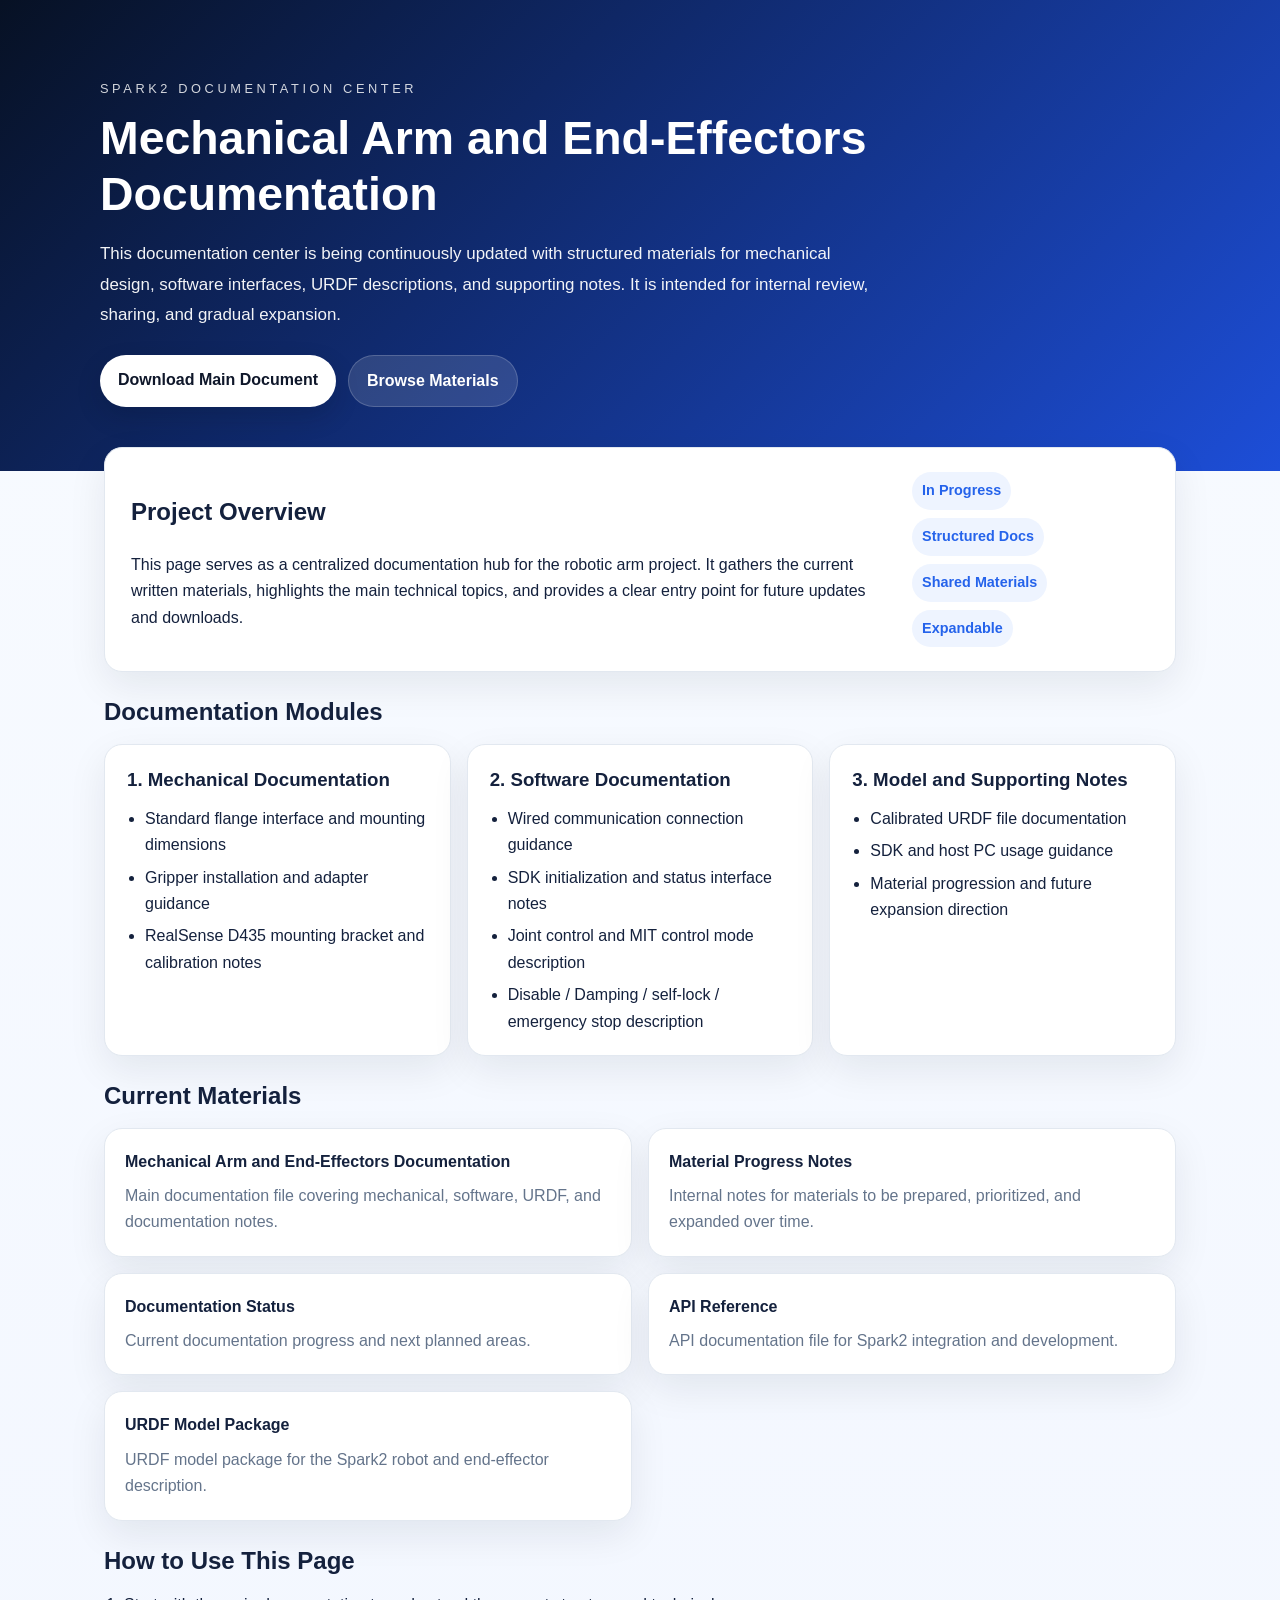
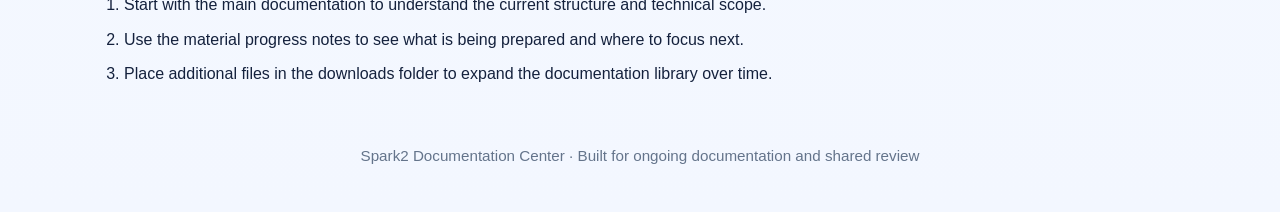
==== index.html @ 69f9a313 "Update index.html" ====
<!DOCTYPE html>
<html lang="zh-CN">
  <head>
    <meta charset="UTF-8" />
    <meta name="viewport" content="width=device-width, initial-scale=1.0" />
    <title>Spark2 Documentation Center</title>
    <meta
      name="description"
      content="A bilingual documentation center for Spark2 robotic arm and end-effector materials, supporting browsing and downloading of written documentation."
    />
    <link rel="stylesheet" href="./styles.css" />
  </head>
  <body>
    <header class="hero">
      <div class="hero__content">
        <p class="hero__eyebrow">Spark2 Documentation Center</p>
        <h1>Mechanical Arm and End-Effectors Documentation</h1>
        <p class="hero__text">
          This documentation center is being continuously updated with structured materials for mechanical design, software interfaces, URDF descriptions, and supporting notes. It is intended for internal review, sharing, and gradual expansion.
        </p>
        <div class="hero__actions">
          <a class="button button--primary" href="./downloads/机械臂及末端设备需求说明.md" download>
            Download Main Document
          </a>
          <a class="button button--secondary" href="#materials">
            Browse Materials
          </a>
        </div>
      </div>
    </header>

    <main class="container">
      <section class="panel intro-panel">
        <div>
          <h2>Project Overview</h2>
          <p>
            This page serves as a centralized documentation hub for the robotic arm project. It gathers the current written materials, highlights the main technical topics, and provides a clear entry point for future updates and downloads.
          </p>
        </div>
        <div class="pill-group" aria-label="内容标签">
          <span class="pill">In Progress</span>
          <span class="pill">Structured Docs</span>
          <span class="pill">Shared Materials</span>
          <span class="pill">Expandable</span>
        </div>
      </section>

      <section class="section" id="requirements">
        <h2>Documentation Modules</h2>
        <div class="grid">
          <article class="card">
            <h3>1. Mechanical Documentation</h3>
            <ul>
              <li>Standard flange interface and mounting dimensions</li>
              <li>Gripper installation and adapter guidance</li>
              <li>RealSense D435 mounting bracket and calibration notes</li>
            </ul>
          </article>

          <article class="card">
            <h3>2. Software Documentation</h3>
            <ul>
              <li>Wired communication connection guidance</li>
              <li>SDK initialization and status interface notes</li>
              <li>Joint control and MIT control mode description</li>
              <li>Disable / Damping / self-lock / emergency stop description</li>
            </ul>
          </article>

          <article class="card">
            <h3>3. Model and Supporting Notes</h3>
            <ul>
              <li>Calibrated URDF file documentation</li>
              <li>SDK and host PC usage guidance</li>
              <li>Material progression and future expansion direction</li>
            </ul>
          </article>
        </div>
      </section>

      <section class="section" id="materials">
        <h2>Current Materials</h2>
        <div class="download-list">
          <a class="download-card" href="./downloads/机械臂及末端设备需求说明.md" download>
            <strong>Mechanical Arm and End-Effectors Documentation</strong>
            <span>Main documentation file covering mechanical, software, URDF, and documentation notes.</span>
          </a>
          <a class="download-card" href="./downloads/资料推进说明.md" download>
            <strong>Material Progress Notes</strong>
            <span>Internal notes for materials to be prepared, prioritized, and expanded over time.</span>
          </a>
          <a class="download-card" href="./downloads/documentation_status.md" download>
            <strong>Documentation Status</strong>
            <span>Current documentation progress and next planned areas.</span>
          </a>
          <a class="download-card" href="./downloads/spark2_api.pdf" download>
            <strong>API Reference</strong>
            <span>API documentation file for Spark2 integration and development.</span>
          </a>
          <a class="download-card" href="./downloads/spark2_urdf.zip" download>
            <strong>URDF Model Package</strong>
            <span>URDF model package for the Spark2 robot and end-effector description.</span>
          </a>
        </div>
      </section>

      <section class="section">
        <h2>How to Use This Page</h2>
        <ol class="steps">
          <li>Start with the main documentation to understand the current structure and technical scope.</li>
          <li>Use the material progress notes to see what is being prepared and where to focus next.</li>
          <li>Place additional files in the downloads folder to expand the documentation library over time.</li>
        </ol>
      </section>
    </main>

    <footer class="footer">
      <p>Spark2 Documentation Center · Built for ongoing documentation and shared review</p>
    </footer>
  </body>
</html>
---- styles.css ----
:root {
  color-scheme: light;
  --bg: #f3f7ff;
  --panel: #ffffff;
  --text: #14213d;
  --muted: #64748b;
  --accent: #2563eb;
  --accent-strong: #0f172a;
  --border: #e2e8f0;
  --shadow: 0 14px 38px rgba(15, 23, 42, 0.08);
}

* {
  box-sizing: border-box;
}

body {
  margin: 0;
  font-family: "Segoe UI", "Microsoft YaHei", sans-serif;
  color: var(--text);
  background: linear-gradient(180deg, #f8fbff 0%, var(--bg) 100%);
  line-height: 1.65;
}

.hero {
  padding: 78px 24px 64px;
  background: linear-gradient(135deg, #071124 0%, #1d4ed8 100%);
  color: #fff;
}

.hero__content {
  max-width: 1080px;
  margin: 0 auto;
}

.hero__eyebrow {
  margin: 0 0 12px;
  text-transform: uppercase;
  letter-spacing: 0.28em;
  font-size: 0.8rem;
  opacity: 0.82;
}

.hero h1 {
  margin: 0 0 16px;
  font-size: clamp(2rem, 4vw, 2.9rem);
  line-height: 1.2;
}

.hero__text {
  max-width: 780px;
  font-size: 1.06rem;
  line-height: 1.8;
  opacity: 0.95;
}

.hero__actions {
  display: flex;
  flex-wrap: wrap;
  gap: 12px;
  margin-top: 24px;
}

.button {
  display: inline-block;
  padding: 12px 18px;
  border-radius: 999px;
  text-decoration: none;
  font-weight: 600;
  transition: transform 0.2s ease, box-shadow 0.2s ease;
}

.button:hover {
  transform: translateY(-1px);
}

.button--primary {
  background: #fff;
  color: var(--accent-strong);
  box-shadow: 0 10px 24px rgba(7, 17, 36, 0.18);
}

.button--secondary {
  background: rgba(255, 255, 255, 0.13);
  color: #fff;
  border: 1px solid rgba(255, 255, 255, 0.18);
}

.container {
  max-width: 1120px;
  margin: -24px auto 56px;
  padding: 0 24px;
}

.panel,
.card,
.download-card {
  background: var(--panel);
  border: 1px solid var(--border);
  border-radius: 18px;
  box-shadow: var(--shadow);
}

.panel {
  padding: 24px 26px;
  margin-bottom: 18px;
}

.intro-panel {
  display: flex;
  justify-content: space-between;
  align-items: flex-start;
  gap: 20px;
}

.pill-group {
  display: flex;
  flex-wrap: wrap;
  gap: 8px;
  max-width: 320px;
}

.pill {
  padding: 7px 10px;
  border-radius: 999px;
  font-size: 0.9rem;
  background: #eef4ff;
  color: var(--accent);
  font-weight: 600;
}

.section {
  margin-bottom: 20px;
}

.section h2 {
  margin-bottom: 12px;
}

.grid {
  display: grid;
  grid-template-columns: repeat(3, minmax(0, 1fr));
  gap: 16px;
}

.card {
  padding: 20px 22px;
}

.card h3 {
  margin-top: 0;
  margin-bottom: 10px;
}

.card ul {
  padding-left: 18px;
  margin: 0;
}

.card li + li {
  margin-top: 6px;
}

.download-list {
  display: grid;
  grid-template-columns: repeat(2, minmax(0, 1fr));
  gap: 16px;
}

.download-card {
  display: flex;
  flex-direction: column;
  gap: 8px;
  padding: 20px;
  text-decoration: none;
  color: inherit;
}

.download-card:hover {
  border-color: var(--accent);
  box-shadow: 0 18px 40px rgba(37, 99, 235, 0.14);
}

.download-card span {
  color: var(--muted);
  line-height: 1.65;
}

.steps {
  margin: 0;
  padding-left: 20px;
}

.steps li + li {
  margin-top: 8px;
}

.footer {
  text-align: center;
  padding: 0 24px 28px;
  color: var(--muted);
  font-size: 0.95rem;
}

@media (max-width: 900px) {
  .intro-panel {
    flex-direction: column;
  }

  .pill-group {
    max-width: none;
  }
}

@media (max-width: 800px) {
  .grid,
  .download-list {
    grid-template-columns: 1fr;
  }
}
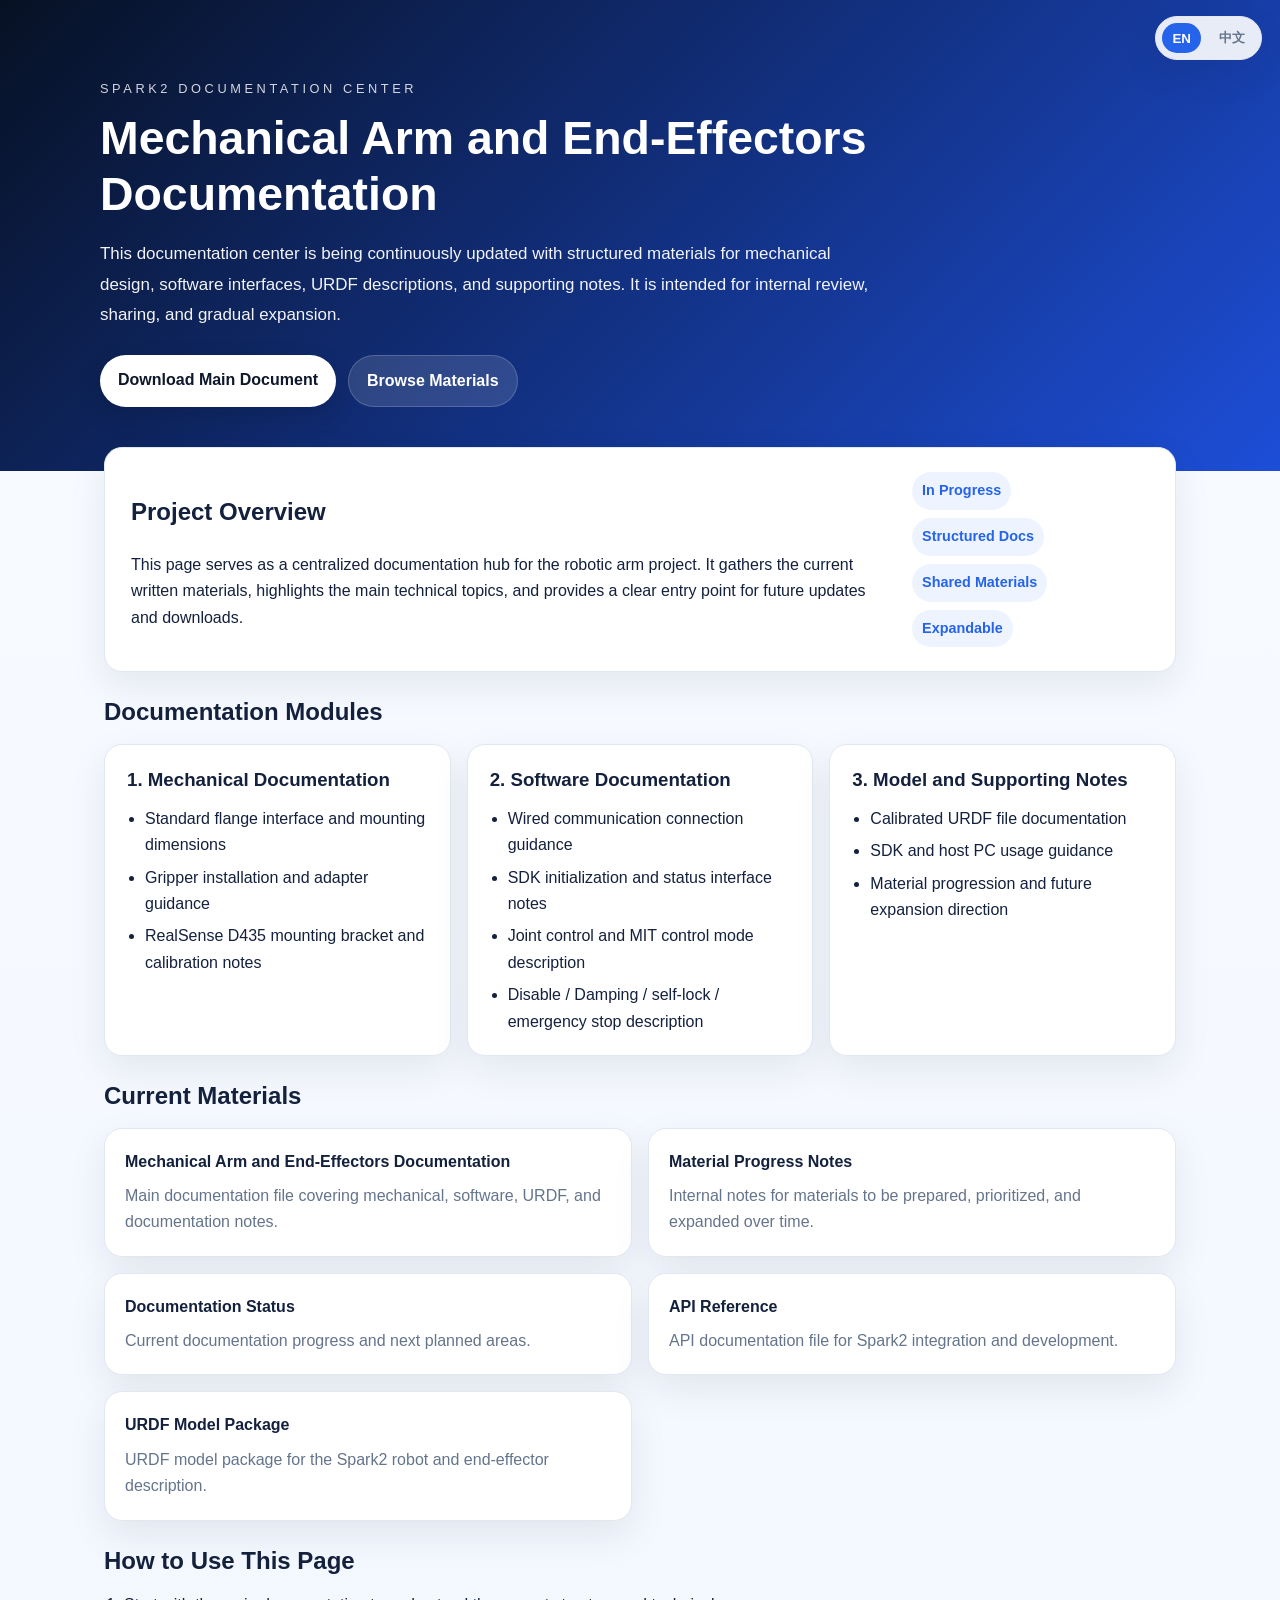
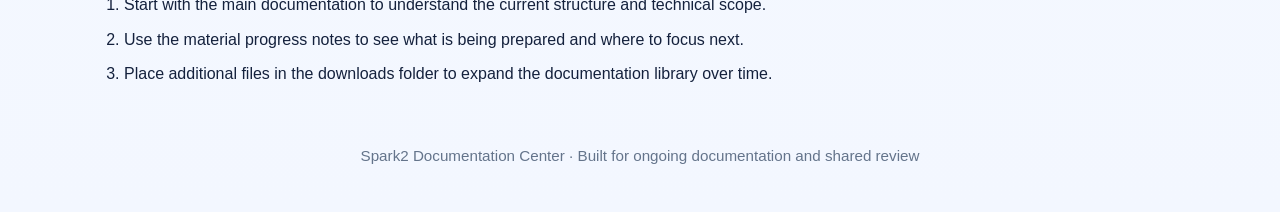
==== commit 3df884f3: "add different languages" ====
--- a/index.html
+++ b/index.html
@@ -11,18 +11,23 @@
     <link rel="stylesheet" href="./styles.css" />
   </head>
   <body>
+    <div class="lang-switch" aria-label="Language switch">
+      <button class="lang-switch__button active" data-lang="en">EN</button>
+      <button class="lang-switch__button" data-lang="zh">中文</button>
+    </div>
+
     <header class="hero">
       <div class="hero__content">
-        <p class="hero__eyebrow">Spark2 Documentation Center</p>
-        <h1>Mechanical Arm and End-Effectors Documentation</h1>
-        <p class="hero__text">
+        <p class="hero__eyebrow" data-i18n="eyebrow">Spark2 Documentation Center</p>
+        <h1 data-i18n="title">Mechanical Arm and End-Effectors Documentation</h1>
+        <p class="hero__text" data-i18n="intro">
           This documentation center is being continuously updated with structured materials for mechanical design, software interfaces, URDF descriptions, and supporting notes. It is intended for internal review, sharing, and gradual expansion.
         </p>
         <div class="hero__actions">
-          <a class="button button--primary" href="./downloads/机械臂及末端设备需求说明.md" download>
+          <a class="button button--primary" href="./downloads/机械臂及末端设备需求说明.md" download data-i18n="downloadMain">
             Download Main Document
           </a>
-          <a class="button button--secondary" href="#materials">
+          <a class="button button--secondary" href="#materials" data-i18n="browseMaterials">
             Browse Materials
           </a>
         </div>
@@ -32,90 +37,201 @@
     <main class="container">
       <section class="panel intro-panel">
         <div>
-          <h2>Project Overview</h2>
-          <p>
+          <h2 data-i18n="overviewTitle">Project Overview</h2>
+          <p data-i18n="overviewText">
             This page serves as a centralized documentation hub for the robotic arm project. It gathers the current written materials, highlights the main technical topics, and provides a clear entry point for future updates and downloads.
           </p>
         </div>
         <div class="pill-group" aria-label="内容标签">
-          <span class="pill">In Progress</span>
-          <span class="pill">Structured Docs</span>
-          <span class="pill">Shared Materials</span>
-          <span class="pill">Expandable</span>
+          <span class="pill" data-i18n="pill1">In Progress</span>
+          <span class="pill" data-i18n="pill2">Structured Docs</span>
+          <span class="pill" data-i18n="pill3">Shared Materials</span>
+          <span class="pill" data-i18n="pill4">Expandable</span>
         </div>
       </section>
 
       <section class="section" id="requirements">
-        <h2>Documentation Modules</h2>
+        <h2 data-i18n="modulesTitle">Documentation Modules</h2>
         <div class="grid">
           <article class="card">
-            <h3>1. Mechanical Documentation</h3>
+            <h3 data-i18n="module1Title">1. Mechanical Documentation</h3>
             <ul>
-              <li>Standard flange interface and mounting dimensions</li>
-              <li>Gripper installation and adapter guidance</li>
-              <li>RealSense D435 mounting bracket and calibration notes</li>
+              <li data-i18n="module1Item1">Standard flange interface and mounting dimensions</li>
+              <li data-i18n="module1Item2">Gripper installation and adapter guidance</li>
+              <li data-i18n="module1Item3">RealSense D435 mounting bracket and calibration notes</li>
             </ul>
           </article>
 
           <article class="card">
-            <h3>2. Software Documentation</h3>
+            <h3 data-i18n="module2Title">2. Software Documentation</h3>
             <ul>
-              <li>Wired communication connection guidance</li>
-              <li>SDK initialization and status interface notes</li>
-              <li>Joint control and MIT control mode description</li>
-              <li>Disable / Damping / self-lock / emergency stop description</li>
+              <li data-i18n="module2Item1">Wired communication connection guidance</li>
+              <li data-i18n="module2Item2">SDK initialization and status interface notes</li>
+              <li data-i18n="module2Item3">Joint control and MIT control mode description</li>
+              <li data-i18n="module2Item4">Disable / Damping / self-lock / emergency stop description</li>
             </ul>
           </article>
 
           <article class="card">
-            <h3>3. Model and Supporting Notes</h3>
+            <h3 data-i18n="module3Title">3. Model and Supporting Notes</h3>
             <ul>
-              <li>Calibrated URDF file documentation</li>
-              <li>SDK and host PC usage guidance</li>
-              <li>Material progression and future expansion direction</li>
+              <li data-i18n="module3Item1">Calibrated URDF file documentation</li>
+              <li data-i18n="module3Item2">SDK and host PC usage guidance</li>
+              <li data-i18n="module3Item3">Material progression and future expansion direction</li>
             </ul>
           </article>
         </div>
       </section>
 
       <section class="section" id="materials">
-        <h2>Current Materials</h2>
+        <h2 data-i18n="materialsTitle">Current Materials</h2>
         <div class="download-list">
           <a class="download-card" href="./downloads/机械臂及末端设备需求说明.md" download>
-            <strong>Mechanical Arm and End-Effectors Documentation</strong>
-            <span>Main documentation file covering mechanical, software, URDF, and documentation notes.</span>
+            <strong data-i18n="material1Title">Mechanical Arm and End-Effectors Documentation</strong>
+            <span data-i18n="material1Text">Main documentation file covering mechanical, software, URDF, and documentation notes.</span>
           </a>
           <a class="download-card" href="./downloads/资料推进说明.md" download>
-            <strong>Material Progress Notes</strong>
-            <span>Internal notes for materials to be prepared, prioritized, and expanded over time.</span>
+            <strong data-i18n="material2Title">Material Progress Notes</strong>
+            <span data-i18n="material2Text">Internal notes for materials to be prepared, prioritized, and expanded over time.</span>
           </a>
           <a class="download-card" href="./downloads/documentation_status.md" download>
-            <strong>Documentation Status</strong>
-            <span>Current documentation progress and next planned areas.</span>
+            <strong data-i18n="material3Title">Documentation Status</strong>
+            <span data-i18n="material3Text">Current documentation progress and next planned areas.</span>
           </a>
           <a class="download-card" href="./downloads/spark2_api.pdf" download>
-            <strong>API Reference</strong>
-            <span>API documentation file for Spark2 integration and development.</span>
+            <strong data-i18n="material4Title">API Reference</strong>
+            <span data-i18n="material4Text">API documentation file for Spark2 integration and development.</span>
           </a>
           <a class="download-card" href="./downloads/spark2_urdf.zip" download>
-            <strong>URDF Model Package</strong>
-            <span>URDF model package for the Spark2 robot and end-effector description.</span>
+            <strong data-i18n="material5Title">URDF Model Package</strong>
+            <span data-i18n="material5Text">URDF model package for the Spark2 robot and end-effector description.</span>
           </a>
         </div>
       </section>
 
       <section class="section">
-        <h2>How to Use This Page</h2>
+        <h2 data-i18n="usageTitle">How to Use This Page</h2>
         <ol class="steps">
-          <li>Start with the main documentation to understand the current structure and technical scope.</li>
-          <li>Use the material progress notes to see what is being prepared and where to focus next.</li>
-          <li>Place additional files in the downloads folder to expand the documentation library over time.</li>
+          <li data-i18n="usageItem1">Start with the main documentation to understand the current structure and technical scope.</li>
+          <li data-i18n="usageItem2">Use the material progress notes to see what is being prepared and where to focus next.</li>
+          <li data-i18n="usageItem3">Place additional files in the downloads folder to expand the documentation library over time.</li>
         </ol>
       </section>
     </main>
 
     <footer class="footer">
-      <p>Spark2 Documentation Center · Built for ongoing documentation and shared review</p>
+      <p data-i18n="footer">Spark2 Documentation Center · Built for ongoing documentation and shared review</p>
     </footer>
+    <script>
+      const translations = {
+        en: {
+          eyebrow: 'Spark2 Documentation Center',
+          title: 'Mechanical Arm and End-Effectors Documentation',
+          intro: 'This documentation center is being continuously updated with structured materials for mechanical design, software interfaces, URDF descriptions, and supporting notes. It is intended for internal review, sharing, and gradual expansion.',
+          downloadMain: 'Download Main Document',
+          browseMaterials: 'Browse Materials',
+          overviewTitle: 'Project Overview',
+          overviewText: 'This page serves as a centralized documentation hub for the robotic arm project. It gathers the current written materials, highlights the main technical topics, and provides a clear entry point for future updates and downloads.',
+          pill1: 'In Progress',
+          pill2: 'Structured Docs',
+          pill3: 'Shared Materials',
+          pill4: 'Expandable',
+          modulesTitle: 'Documentation Modules',
+          module1Title: '1. Mechanical Documentation',
+          module1Item1: 'Standard flange interface and mounting dimensions',
+          module1Item2: 'Gripper installation and adapter guidance',
+          module1Item3: 'RealSense D435 mounting bracket and calibration notes',
+          module2Title: '2. Software Documentation',
+          module2Item1: 'Wired communication connection guidance',
+          module2Item2: 'SDK initialization and status interface notes',
+          module2Item3: 'Joint control and MIT control mode description',
+          module2Item4: 'Disable / Damping / self-lock / emergency stop description',
+          module3Title: '3. Model and Supporting Notes',
+          module3Item1: 'Calibrated URDF file documentation',
+          module3Item2: 'SDK and host PC usage guidance',
+          module3Item3: 'Material progression and future expansion direction',
+          materialsTitle: 'Current Materials',
+          material1Title: 'Mechanical Arm and End-Effectors Documentation',
+          material1Text: 'Main documentation file covering mechanical, software, URDF, and documentation notes.',
+          material2Title: 'Material Progress Notes',
+          material2Text: 'Internal notes for materials to be prepared, prioritized, and expanded over time.',
+          material3Title: 'Documentation Status',
+          material3Text: 'Current documentation progress and next planned areas.',
+          material4Title: 'API Reference',
+          material4Text: 'API documentation file for Spark2 integration and development.',
+          material5Title: 'URDF Model Package',
+          material5Text: 'URDF model package for the Spark2 robot and end-effector description.',
+          usageTitle: 'How to Use This Page',
+          usageItem1: 'Start with the main documentation to understand the current structure and technical scope.',
+          usageItem2: 'Use the material progress notes to see what is being prepared and where to focus next.',
+          usageItem3: 'Place additional files in the downloads folder to expand the documentation library over time.',
+          footer: 'Spark2 Documentation Center · Built for ongoing documentation and shared review'
+        },
+        zh: {
+          eyebrow: 'Spark2 文档中心',
+          title: '机械臂及末端设备说明文档',
+          intro: '该文档中心正在持续整理机械设计、软件接口、URDF 描述以及相关支持资料，适合内部评审、共享和后续扩展。',
+          downloadMain: '下载主说明文档',
+          browseMaterials: '查看资料目录',
+          overviewTitle: '项目概览',
+          overviewText: '该页面作为机械臂项目的集中说明入口，汇总当前已整理的资料、主要技术主题，并为后续更新和下载提供清晰入口。',
+          pill1: '持续更新',
+          pill2: '结构化文档',
+          pill3: '共享资料',
+          pill4: '可扩展',
+          modulesTitle: '文档模块',
+          module1Title: '1. 机械说明',
+          module1Item1: '标准法兰接口与安装尺寸说明',
+          module1Item2: '夹爪安装方案与转接说明',
+          module1Item3: 'RealSense D435 安装支架与标定说明',
+          module2Title: '2. 软件说明',
+          module2Item1: '有线通信连接方案说明',
+          module2Item2: 'SDK 初始化与状态接口说明',
+          module2Item3: '关节控制与 MIT 控制模式说明',
+          module2Item4: 'Disable / Damping / 自锁 / 急停说明',
+          module3Title: '3. 模型与支持说明',
+          module3Item1: '标定后的 URDF 文件说明',
+          module3Item2: 'SDK 与上位机使用说明',
+          module3Item3: '资料推进与后续扩展方向',
+          materialsTitle: '当前资料',
+          material1Title: '机械臂及末端设备说明文档',
+          material1Text: '主要说明文件，包含机械、软件、URDF 与文档说明内容。',
+          material2Title: '资料推进说明',
+          material2Text: '用于说明当前需要补充、优先级和后续扩展的内部资料说明。',
+          material3Title: '文档进展说明',
+          material3Text: '当前文档进展情况与下一步计划。',
+          material4Title: 'API 参考资料',
+          material4Text: 'Spark2 集成与开发所需的 API 文档文件。',
+          material5Title: 'URDF 模型包',
+          material5Text: 'Spark2 机械臂及末端执行器的 URDF 模型包。',
+          usageTitle: '如何使用本页面',
+          usageItem1: '先阅读主说明文档，了解当前的整体结构与技术范围。',
+          usageItem2: '查看资料推进说明，了解当前优先补充的内容。',
+          usageItem3: '将实际文件放入下载目录，以便不断扩充文档库。',
+          footer: 'Spark2 文档中心 · 适用于持续编写文档与共享评审'
+        }
+      };
+
+      const buttons = document.querySelectorAll('.lang-switch__button');
+      const elements = document.querySelectorAll('[data-i18n]');
+
+      function applyLanguage(lang) {
+        const dict = translations[lang] || translations.en;
+        elements.forEach((el) => {
+          const key = el.getAttribute('data-i18n');
+          if (dict[key]) {
+            el.textContent = dict[key];
+          }
+        });
+        buttons.forEach((btn) => btn.classList.toggle('active', btn.getAttribute('data-lang') === lang));
+        document.documentElement.lang = lang === 'zh' ? 'zh-CN' : 'en';
+      }
+
+      buttons.forEach((btn) => {
+        btn.addEventListener('click', () => applyLanguage(btn.getAttribute('data-lang')));
+      });
+
+      applyLanguage('en');
+    </script>
   </body>
 </html>
--- a/styles.css
+++ b/styles.css
@@ -22,6 +22,35 @@
   line-height: 1.65;
 }
 
+.lang-switch {
+  position: fixed;
+  top: 16px;
+  right: 18px;
+  z-index: 20;
+  display: flex;
+  gap: 8px;
+  background: rgba(255, 255, 255, 0.9);
+  border: 1px solid var(--border);
+  border-radius: 999px;
+  padding: 6px;
+  box-shadow: var(--shadow);
+}
+
+.lang-switch__button {
+  border: none;
+  background: transparent;
+  color: var(--muted);
+  padding: 6px 10px;
+  border-radius: 999px;
+  cursor: pointer;
+  font-weight: 600;
+}
+
+.lang-switch__button.active {
+  background: var(--accent);
+  color: #fff;
+}
+
 .hero {
   padding: 78px 24px 64px;
   background: linear-gradient(135deg, #071124 0%, #1d4ed8 100%);
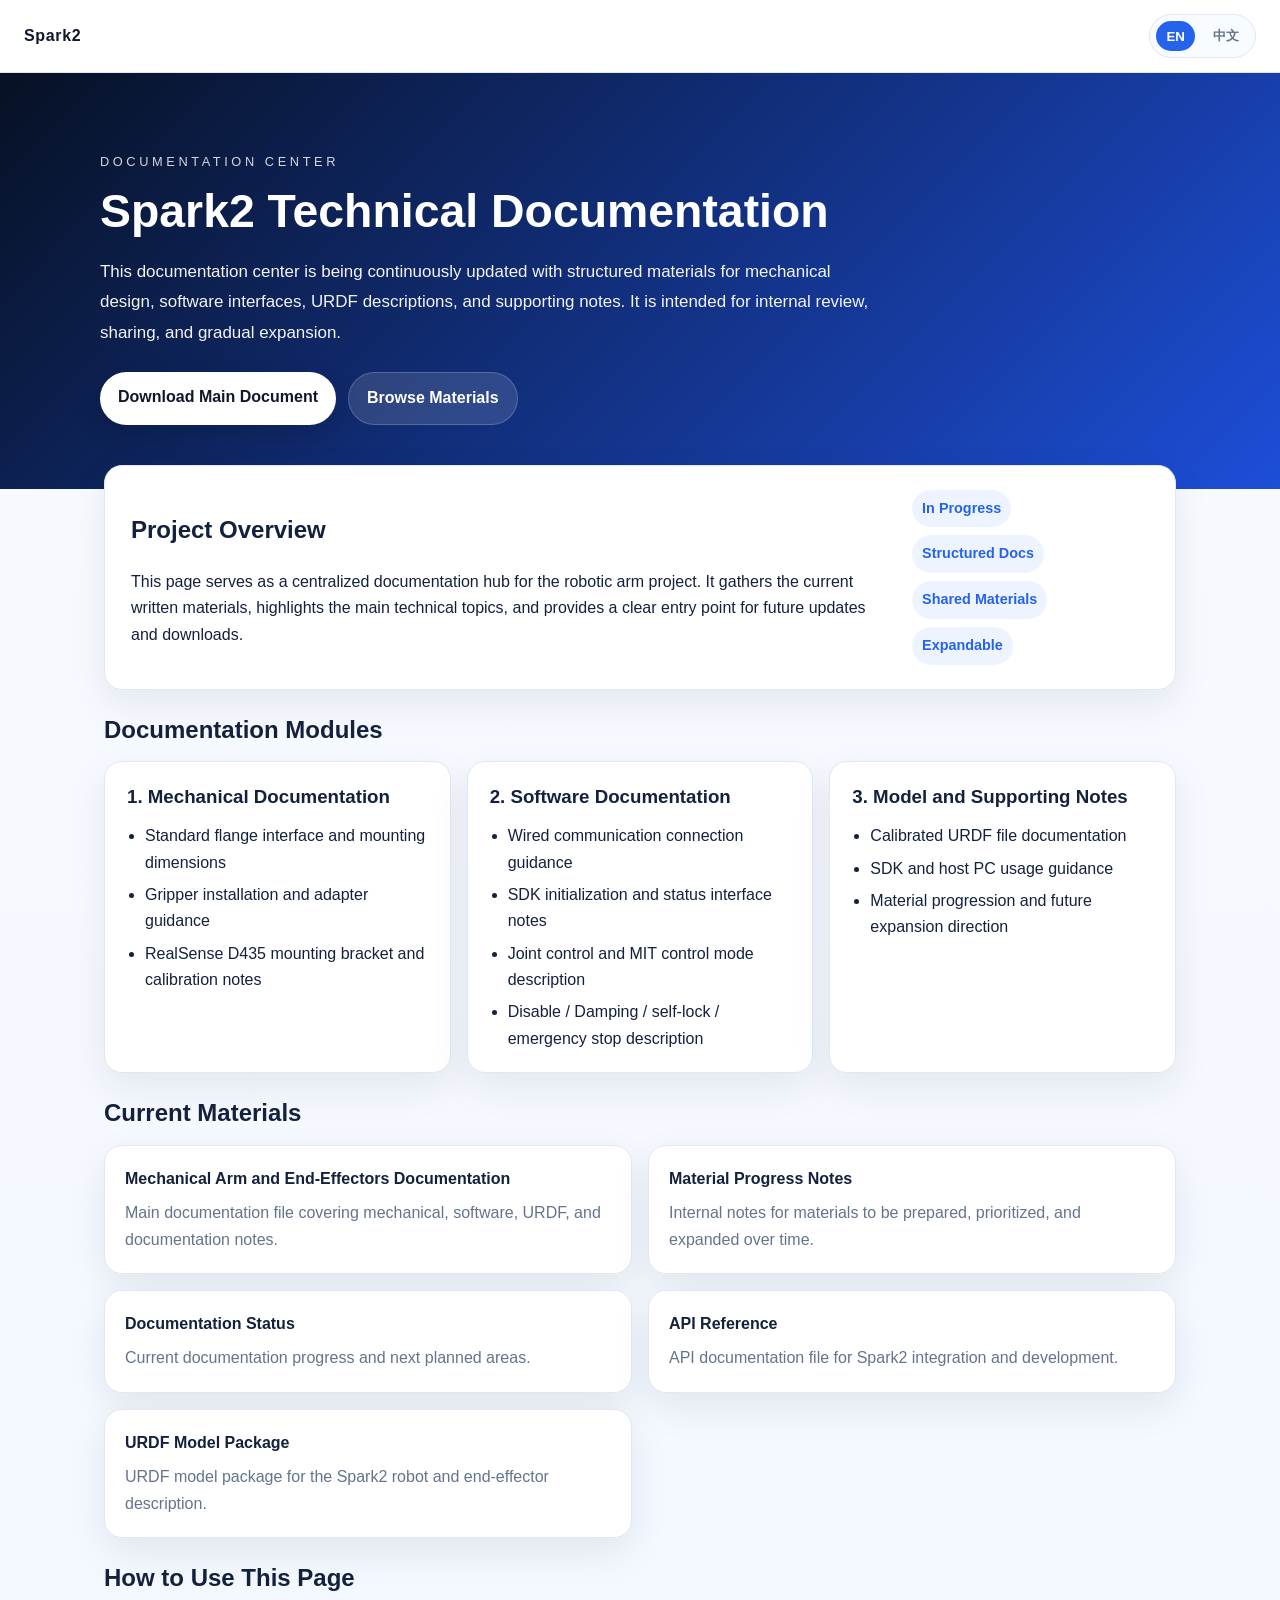
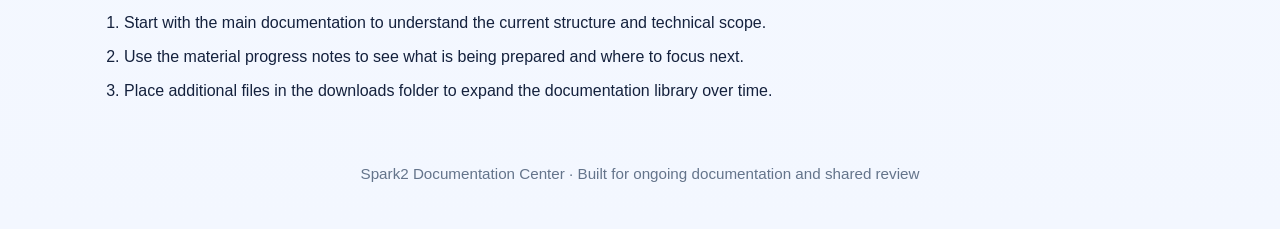
==== commit 9f38b6b5: "update display" ====
--- a/index.html
+++ b/index.html
@@ -11,15 +11,18 @@
     <link rel="stylesheet" href="./styles.css" />
   </head>
   <body>
-    <div class="lang-switch" aria-label="Language switch">
-      <button class="lang-switch__button active" data-lang="en">EN</button>
-      <button class="lang-switch__button" data-lang="zh">中文</button>
-    </div>
+    <header class="topbar">
+      <div class="topbar__brand">Spark2</div>
+      <div class="lang-switch" aria-label="Language switch">
+        <button class="lang-switch__button active" data-lang="en">EN</button>
+        <button class="lang-switch__button" data-lang="zh">中文</button>
+      </div>
+    </header>
 
     <header class="hero">
       <div class="hero__content">
-        <p class="hero__eyebrow" data-i18n="eyebrow">Spark2 Documentation Center</p>
-        <h1 data-i18n="title">Mechanical Arm and End-Effectors Documentation</h1>
+        <p class="hero__eyebrow" data-i18n="eyebrow">Documentation Center</p>
+        <h1 data-i18n="title">Spark2 Technical Documentation</h1>
         <p class="hero__text" data-i18n="intro">
           This documentation center is being continuously updated with structured materials for mechanical design, software interfaces, URDF descriptions, and supporting notes. It is intended for internal review, sharing, and gradual expansion.
         </p>
@@ -125,8 +128,8 @@
     <script>
       const translations = {
         en: {
-          eyebrow: 'Spark2 Documentation Center',
-          title: 'Mechanical Arm and End-Effectors Documentation',
+          eyebrow: 'Documentation Center',
+          title: 'Spark2 Technical Documentation',
           intro: 'This documentation center is being continuously updated with structured materials for mechanical design, software interfaces, URDF descriptions, and supporting notes. It is intended for internal review, sharing, and gradual expansion.',
           downloadMain: 'Download Main Document',
           browseMaterials: 'Browse Materials',
@@ -168,8 +171,8 @@
           footer: 'Spark2 Documentation Center · Built for ongoing documentation and shared review'
         },
         zh: {
-          eyebrow: 'Spark2 文档中心',
-          title: '机械臂及末端设备说明文档',
+          eyebrow: '文档中心',
+          title: 'Spark2 技术文档',
           intro: '该文档中心正在持续整理机械设计、软件接口、URDF 描述以及相关支持资料，适合内部评审、共享和后续扩展。',
           downloadMain: '下载主说明文档',
           browseMaterials: '查看资料目录',
--- a/styles.css
+++ b/styles.css
@@ -22,18 +22,32 @@
   line-height: 1.65;
 }
 
+.topbar {
+  position: sticky;
+  top: 0;
+  z-index: 20;
+  display: flex;
+  justify-content: space-between;
+  align-items: center;
+  padding: 14px 24px;
+  background: rgba(255, 255, 255, 0.92);
+  backdrop-filter: blur(8px);
+  border-bottom: 1px solid var(--border);
+}
+
+.topbar__brand {
+  font-weight: 700;
+  color: var(--accent-strong);
+  letter-spacing: 0.04em;
+}
+
 .lang-switch {
-  position: fixed;
-  top: 16px;
-  right: 18px;
-  z-index: 20;
   display: flex;
   gap: 8px;
-  background: rgba(255, 255, 255, 0.9);
+  background: #f8fbff;
   border: 1px solid var(--border);
   border-radius: 999px;
   padding: 6px;
-  box-shadow: var(--shadow);
 }
 
 .lang-switch__button {
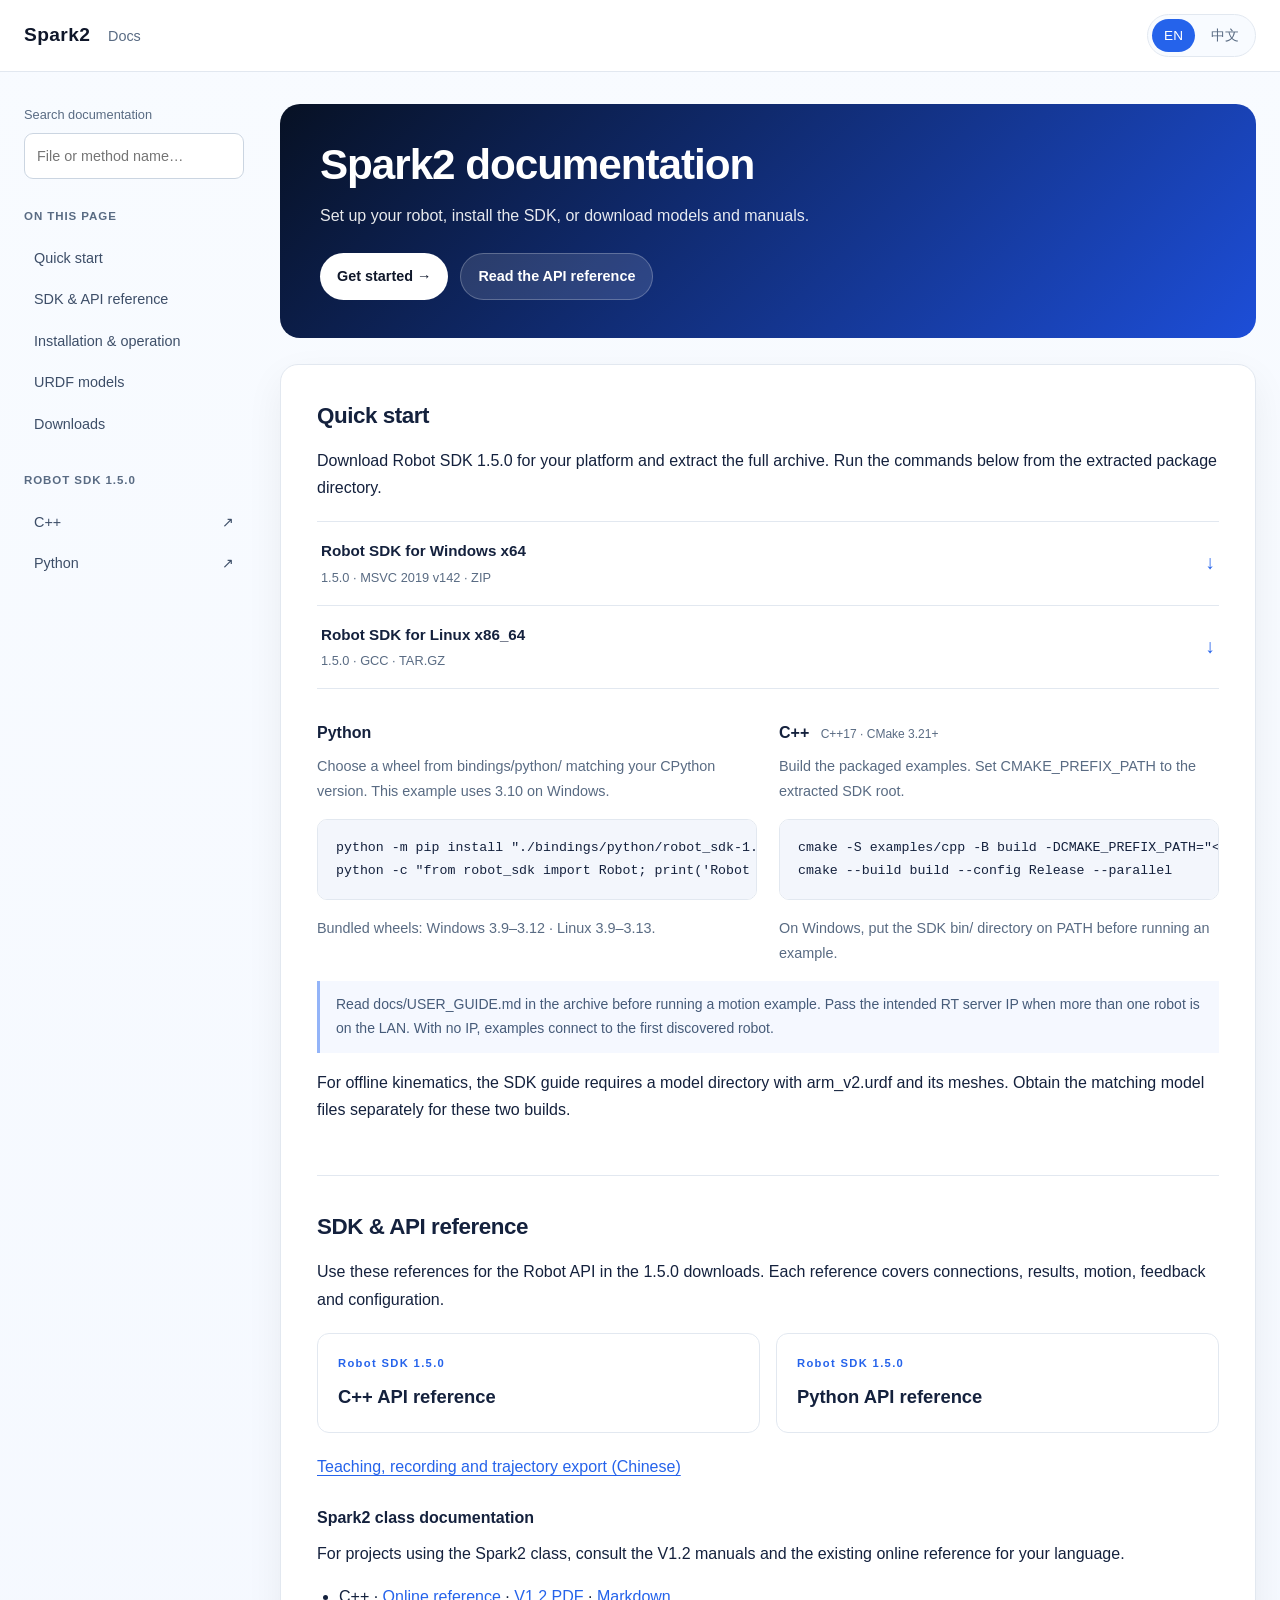
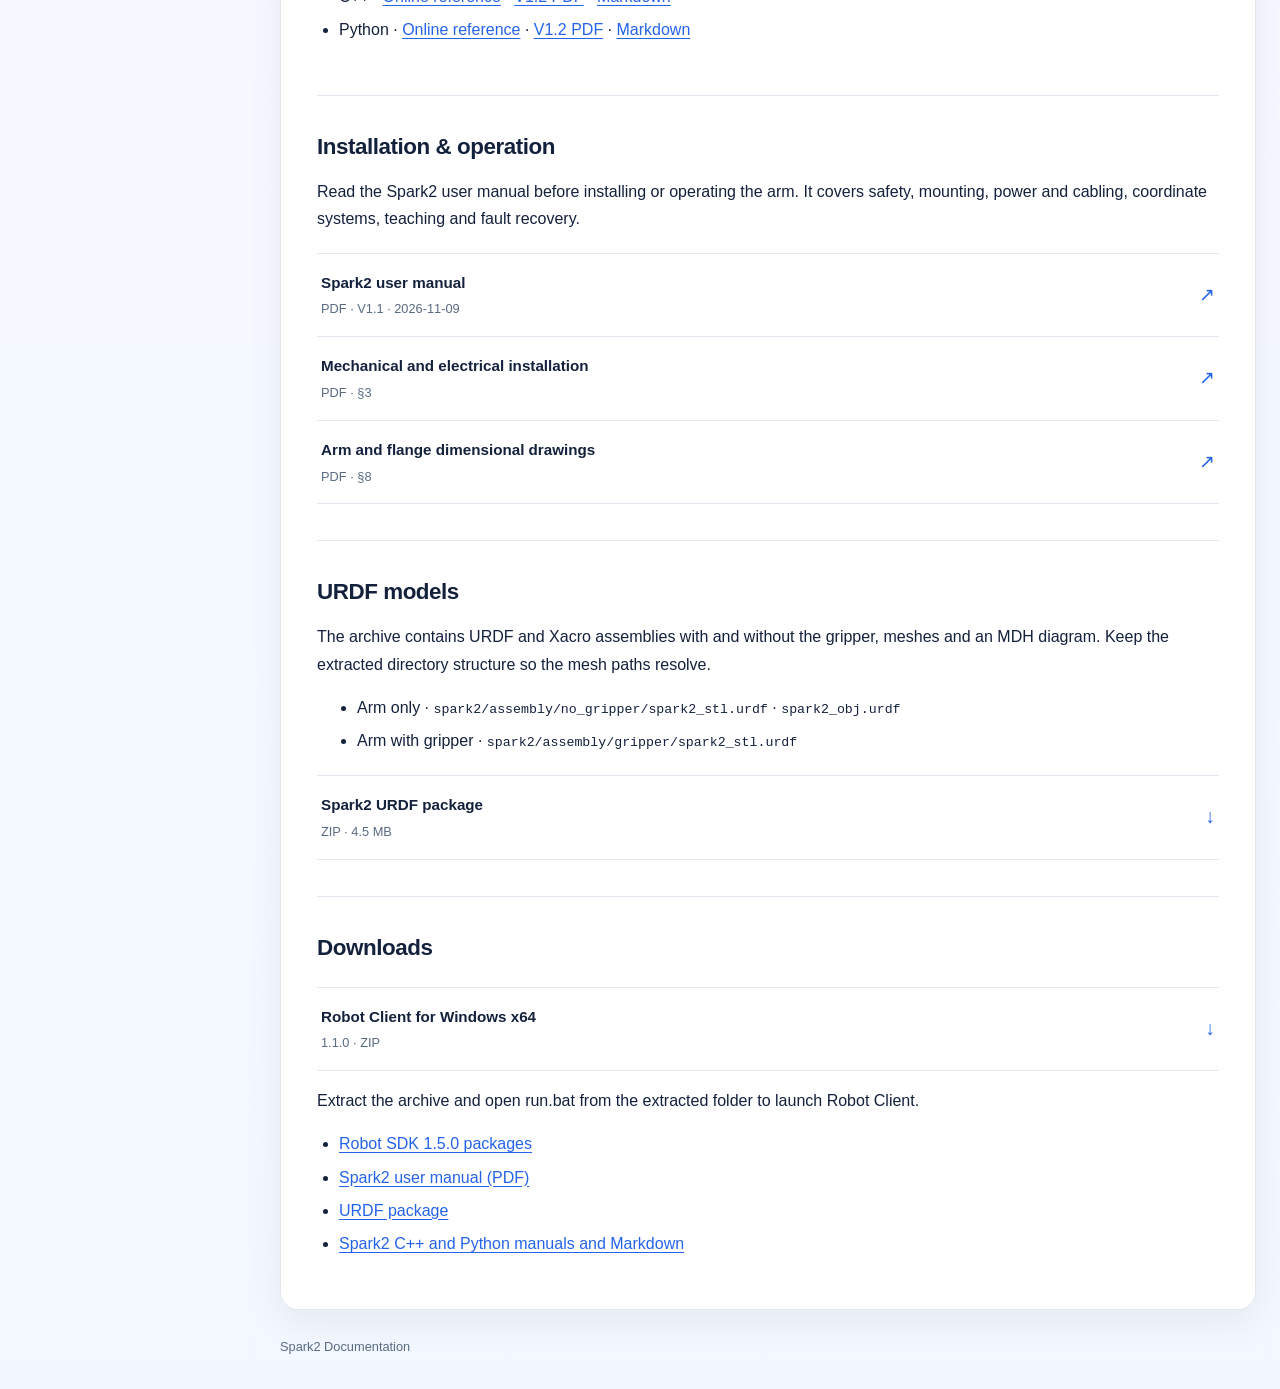
==== commit 5b8cefdc: "update the website with the latest files" ====
--- a/index.html
+++ b/index.html
@@ -1,240 +1,151 @@
-<!DOCTYPE html>
-<html lang="zh-CN">
-  <head>
-    <meta charset="UTF-8" />
-    <meta name="viewport" content="width=device-width, initial-scale=1.0" />
-    <title>Spark2 Documentation Center</title>
-    <meta
-      name="description"
-      content="A bilingual documentation center for Spark2 robotic arm and end-effector materials, supporting browsing and downloading of written documentation."
-    />
-    <link rel="stylesheet" href="./styles.css" />
-  </head>
-  <body>
-    <header class="topbar">
-      <div class="topbar__brand">Spark2</div>
-      <div class="lang-switch" aria-label="Language switch">
-        <button class="lang-switch__button active" data-lang="en">EN</button>
-        <button class="lang-switch__button" data-lang="zh">中文</button>
-      </div>
-    </header>
+<!doctype html>
+<html lang="en">
+<head>
+  <meta charset="UTF-8">
+  <meta name="viewport" content="width=device-width, initial-scale=1">
+  <meta name="description" content="Spark2 installation and operation, Robot SDK 1.5.0, C++ and Python API reference, URDF models and downloads.">
+  <title>Spark2 · Documentation</title>
+  <link rel="stylesheet" href="./styles.css">
+  <script src="./app.js" defer></script>
+</head>
+<body>
+  <a class="skip-link" href="#main" data-i18n="skip">Skip to content</a>
+  <header class="topbar">
+    <a class="topbar__brand" href="./index.html">Spark2 <span data-i18n="docs">Docs</span></a>
+    <div class="lang-switch" role="group" aria-label="Language">
+      <button type="button" class="lang-switch__button active" data-lang="en" aria-pressed="true">EN</button>
+      <button type="button" class="lang-switch__button" data-lang="zh" aria-pressed="false">中文</button>
+    </div>
+  </header>
 
-    <header class="hero">
-      <div class="hero__content">
-        <p class="hero__eyebrow" data-i18n="eyebrow">Documentation Center</p>
-        <h1 data-i18n="title">Spark2 Technical Documentation</h1>
-        <p class="hero__text" data-i18n="intro">
-          This documentation center is being continuously updated with structured materials for mechanical design, software interfaces, URDF descriptions, and supporting notes. It is intended for internal review, sharing, and gradual expansion.
-        </p>
+  <div class="docs-layout">
+    <aside class="sidebar">
+      <label class="search-label" for="doc-search" data-i18n="searchLabel">Search documentation</label>
+      <input id="doc-search" type="search" placeholder="API, Python, URDF…" autocomplete="off" aria-controls="search-results">
+      <nav aria-label="Documentation">
+        <p class="nav-caption" data-i18n="onThisPage">On this page</p>
+        <a href="#quick-start" data-i18n="quickStart">Quick start</a>
+        <a href="#api" data-i18n="api">SDK &amp; API reference</a>
+        <a href="#installation" data-i18n="installation">Installation &amp; operation</a>
+        <a href="#models" data-i18n="models">URDF models</a>
+        <a href="#downloads" data-i18n="downloads">Downloads</a>
+      </nav>
+      <nav class="reference-nav" aria-label="API reference">
+        <p class="nav-caption" data-i18n="reference">Robot SDK 1.5.0</p>
+        <a href="./docs/robot-sdk-cpp.html">C++ <span aria-hidden="true">↗</span></a>
+        <a href="./docs/robot-sdk-python.html">Python <span aria-hidden="true">↗</span></a>
+      </nav>
+    </aside>
+
+    <main id="main" class="docs-main">
+      <header class="hero">
+        <h1 data-i18n="title">Spark2 documentation</h1>
+        <p class="hero__text" data-i18n="intro">Set up your robot, install the SDK, or download models and manuals.</p>
         <div class="hero__actions">
-          <a class="button button--primary" href="./downloads/机械臂及末端设备需求说明.md" download data-i18n="downloadMain">
-            Download Main Document
-          </a>
-          <a class="button button--secondary" href="#materials" data-i18n="browseMaterials">
-            Browse Materials
-          </a>
+          <a class="button button--primary" href="#quick-start" data-i18n="getStarted">Get started →</a>
+          <a class="button button--secondary" href="#api" data-i18n="readApi">Read the API reference</a>
         </div>
-      </div>
-    </header>
+      </header>
 
-    <main class="container">
-      <section class="panel intro-panel">
-        <div>
-          <h2 data-i18n="overviewTitle">Project Overview</h2>
-          <p data-i18n="overviewText">
-            This page serves as a centralized documentation hub for the robotic arm project. It gathers the current written materials, highlights the main technical topics, and provides a clear entry point for future updates and downloads.
-          </p>
-        </div>
-        <div class="pill-group" aria-label="内容标签">
-          <span class="pill" data-i18n="pill1">In Progress</span>
-          <span class="pill" data-i18n="pill2">Structured Docs</span>
-          <span class="pill" data-i18n="pill3">Shared Materials</span>
-          <span class="pill" data-i18n="pill4">Expandable</span>
-        </div>
+      <section id="search-results" class="search-results" hidden aria-label="Search results">
+        <h2 data-i18n="searchResults">Search results</h2>
+        <p id="search-status" role="status" aria-live="polite"></p>
+        <ul id="search-list"></ul>
       </section>
 
-      <section class="section" id="requirements">
-        <h2 data-i18n="modulesTitle">Documentation Modules</h2>
-        <div class="grid">
-          <article class="card">
-            <h3 data-i18n="module1Title">1. Mechanical Documentation</h3>
-            <ul>
-              <li data-i18n="module1Item1">Standard flange interface and mounting dimensions</li>
-              <li data-i18n="module1Item2">Gripper installation and adapter guidance</li>
-              <li data-i18n="module1Item3">RealSense D435 mounting bracket and calibration notes</li>
-            </ul>
-          </article>
+      <div class="document-content">
+        <section id="quick-start" class="doc-section">
+          <h2 data-i18n="quickStart">Quick start</h2>
 
-          <article class="card">
-            <h3 data-i18n="module2Title">2. Software Documentation</h3>
-            <ul>
-              <li data-i18n="module2Item1">Wired communication connection guidance</li>
-              <li data-i18n="module2Item2">SDK initialization and status interface notes</li>
-              <li data-i18n="module2Item3">Joint control and MIT control mode description</li>
-              <li data-i18n="module2Item4">Disable / Damping / self-lock / emergency stop description</li>
-            </ul>
-          </article>
+          <p data-i18n="startIntro">Download Robot SDK 1.5.0 for your platform and extract the full archive. Run the commands below from the extracted package directory.</p>
+          <div class="download-list">
+            <a href="./downloads/robot_sdk-1.5.0-20261104-152730-win_x64-msvc2019_v142.zip" download><span><strong data-i18n="windows">Robot SDK for Windows x64</strong><small>1.5.0 · MSVC 2019 v142 · ZIP</small></span><span aria-hidden="true">↓</span></a>
+            <a href="./downloads/robot_sdk-1.5.0-20261104-165106-linux_x86_64-gcc_linux.tar.gz" download><span><strong data-i18n="linux">Robot SDK for Linux x86_64</strong><small>1.5.0 · GCC · TAR.GZ</small></span><span aria-hidden="true">↓</span></a>
+          </div>
+          <div class="setup-grid">
+            <article>
+              <h3>Python</h3>
+              <p data-i18n="wheel">Choose a wheel from bindings/python/ matching your CPython version. This example uses 3.10 on Windows.</p>
+              <pre><code>python -m pip install "./bindings/python/robot_sdk-1.5.0-cp310-cp310-win_amd64.whl"
+python -c "from robot_sdk import Robot; print('Robot SDK import OK')"</code></pre>
+              <p data-i18n="versions">Bundled wheels: Windows 3.9–3.12 · Linux 3.9–3.13.</p>
+            </article>
+            <article>
+              <h3>C++ <span class="meta">C++17 · CMake 3.21+</span></h3>
+              <p data-i18n="cppBuild">Build the packaged examples. Set CMAKE_PREFIX_PATH to the extracted SDK root.</p>
+              <pre><code>cmake -S examples/cpp -B build -DCMAKE_PREFIX_PATH="&lt;sdk-root&gt;"
+cmake --build build --config Release --parallel</code></pre>
+              <p data-i18n="dll">On Windows, put the SDK bin/ directory on PATH before running an example.</p>
+            </article>
+          </div>
+          <p class="note" data-i18n="runNote">Read docs/USER_GUIDE.md in the archive before running a motion example. Pass the intended RT server IP when more than one robot is on the LAN. With no IP, examples connect to the first discovered robot.</p>
+          <p data-i18n="kinematicsNote">For offline kinematics, the SDK guide requires a model directory with arm_v2.urdf and its meshes. Obtain the matching model files separately for these two builds.</p>
+        </section>
 
-          <article class="card">
-            <h3 data-i18n="module3Title">3. Model and Supporting Notes</h3>
-            <ul>
-              <li data-i18n="module3Item1">Calibrated URDF file documentation</li>
-              <li data-i18n="module3Item2">SDK and host PC usage guidance</li>
-              <li data-i18n="module3Item3">Material progression and future expansion direction</li>
-            </ul>
-          </article>
-        </div>
-      </section>
+        <section id="api" class="doc-section">
+          <h2 data-i18n="api">SDK &amp; API reference</h2>
 
-      <section class="section" id="materials">
-        <h2 data-i18n="materialsTitle">Current Materials</h2>
-        <div class="download-list">
-          <a class="download-card" href="./downloads/机械臂及末端设备需求说明.md" download>
-            <strong data-i18n="material1Title">Mechanical Arm and End-Effectors Documentation</strong>
-            <span data-i18n="material1Text">Main documentation file covering mechanical, software, URDF, and documentation notes.</span>
-          </a>
-          <a class="download-card" href="./downloads/资料推进说明.md" download>
-            <strong data-i18n="material2Title">Material Progress Notes</strong>
-            <span data-i18n="material2Text">Internal notes for materials to be prepared, prioritized, and expanded over time.</span>
-          </a>
-          <a class="download-card" href="./downloads/documentation_status.md" download>
-            <strong data-i18n="material3Title">Documentation Status</strong>
-            <span data-i18n="material3Text">Current documentation progress and next planned areas.</span>
-          </a>
-          <a class="download-card" href="./downloads/spark2_api.pdf" download>
-            <strong data-i18n="material4Title">API Reference</strong>
-            <span data-i18n="material4Text">API documentation file for Spark2 integration and development.</span>
-          </a>
-          <a class="download-card" href="./downloads/spark2_urdf.zip" download>
-            <strong data-i18n="material5Title">URDF Model Package</strong>
-            <span data-i18n="material5Text">URDF model package for the Spark2 robot and end-effector description.</span>
-          </a>
-        </div>
-      </section>
+          <p data-i18n="apiIntro">Use these references for the Robot API in the 1.5.0 downloads. Each reference covers connections, results, motion, feedback and configuration.</p>
+          <div class="reference-grid">
+            <a class="reference-card" href="./docs/robot-sdk-cpp.html">
+              <span class="reference-card__label">Robot SDK 1.5.0</span>
+              <strong data-i18n="cppApi">C++ API reference</strong>
+            </a>
+        <a class="reference-card" href="./docs/robot-sdk-python.html">
+              <span class="reference-card__label">Robot SDK 1.5.0</span>
+              <strong data-i18n="pythonApi">Python API reference</strong>
+            </a>
+          </div>
+          <p><a href="./docs/robot-sdk-teaching.html" data-i18n="teaching">Teaching, recording and trajectory export (Chinese)</a></p>
+          <h3 id="legacy-api" data-i18n="legacyApi">Spark2 class documentation</h3>
+          <p data-i18n="legacyNote">For projects using the Spark2 class, consult the V1.2 manuals and the existing online reference for your language.</p>
+          <ul class="legacy-links">
+            <li>C++ · <a href="./docs/cpp-api.html" data-i18n="legacyCpp">Online reference</a> · <a href="./downloads/Spark2_SDK_User_Manual_Cpp.pdf" data-i18n="cppManual">V1.2 PDF</a> · <a href="./downloads/spark2_sdk_cpp.md" download>Markdown</a></li>
+            <li>Python · <a href="./docs/python-api.html" data-i18n="legacyPy">Online reference</a> · <a href="./downloads/Spark2_SDK_User_Manual_Python.pdf" data-i18n="pyManual">V1.2 PDF</a> · <a href="./downloads/spark2_sdk_python.md" download>Markdown</a></li>
+          </ul>
+        </section>
 
-      <section class="section">
-        <h2 data-i18n="usageTitle">How to Use This Page</h2>
-        <ol class="steps">
-          <li data-i18n="usageItem1">Start with the main documentation to understand the current structure and technical scope.</li>
-          <li data-i18n="usageItem2">Use the material progress notes to see what is being prepared and where to focus next.</li>
-          <li data-i18n="usageItem3">Place additional files in the downloads folder to expand the documentation library over time.</li>
-        </ol>
-      </section>
+        <section id="installation" class="doc-section">
+          <h2 data-i18n="installation">Installation &amp; operation</h2>
+
+          <p data-i18n="hardwareText">Read the Spark2 user manual before installing or operating the arm. It covers safety, mounting, power and cabling, coordinate systems, teaching and fault recovery.</p>
+          <div class="download-list">
+            <a href="./downloads/Sparkt2_User_Manual.pdf#page=1"><span><strong data-i18n="hardwareManual">Spark2 user manual</strong><small>PDF · V1.1 · 2026-11-09</small></span><span aria-hidden="true">↗</span></a>
+            <a href="./downloads/Sparkt2_User_Manual.pdf#page=5"><span><strong data-i18n="mounting">Mechanical and electrical installation</strong><small>PDF · §3</small></span><span aria-hidden="true">↗</span></a>
+            <a href="./downloads/Sparkt2_User_Manual.pdf#page=12"><span><strong data-i18n="drawings">Arm and flange dimensional drawings</strong><small>PDF · §8</small></span><span aria-hidden="true">↗</span></a>
+          </div>
+        </section>
+
+        <section id="models" class="doc-section">
+          <h2 data-i18n="models">URDF models</h2>
+
+          <p data-i18n="modelIntro">The archive contains URDF and Xacro assemblies with and without the gripper, meshes and an MDH diagram. Keep the extracted directory structure so the mesh paths resolve.</p>
+          <ul>
+            <li><span data-i18n="bareArm">Arm only</span> · <code>spark2/assembly/no_gripper/spark2_stl.urdf</code> · <code>spark2_obj.urdf</code></li>
+            <li><span data-i18n="withGripper">Arm with gripper</span> · <code>spark2/assembly/gripper/spark2_stl.urdf</code></li>
+          </ul>
+          <div class="download-list">
+            <a href="./downloads/spark2_urdf.zip" download><span><strong data-i18n="downloadModel">Spark2 URDF package</strong><small>ZIP · 4.5 MB</small></span><span aria-hidden="true">↓</span></a>
+          </div>
+        </section>
+
+        <section id="downloads" class="doc-section">
+          <h2 data-i18n="downloads">Downloads</h2>
+
+          <div class="download-list">
+            <a href="./downloads/robot_client-v1.1.0-windows-x86_64-public.zip" download><span><strong data-i18n="client">Robot Client for Windows x64</strong><small>1.1.0 · ZIP</small></span><span aria-hidden="true">↓</span></a>
+          </div>
+          <p class="client-instructions" data-i18n="clientRun">Extract the archive and open run.bat from the extracted folder to launch Robot Client.</p>
+          <ul class="resource-links">
+            <li><a href="#quick-start" data-i18n="sdkLinks">Robot SDK 1.5.0 packages</a></li>
+            <li><a href="./downloads/Sparkt2_User_Manual.pdf" download data-i18n="manualDownload">Spark2 user manual (PDF)</a></li>
+            <li><a href="#models" data-i18n="modelLinks">URDF package</a></li>
+            <li><a href="#legacy-api" data-i18n="referenceLinks">Spark2 C++ and Python manuals and Markdown</a></li>
+          </ul>
+        </section>
+      </div>
+      <footer class="footer">Spark2 <span data-i18n="footer">Documentation</span></footer>
     </main>
-
-    <footer class="footer">
-      <p data-i18n="footer">Spark2 Documentation Center · Built for ongoing documentation and shared review</p>
-    </footer>
-    <script>
-      const translations = {
-        en: {
-          eyebrow: 'Documentation Center',
-          title: 'Spark2 Technical Documentation',
-          intro: 'This documentation center is being continuously updated with structured materials for mechanical design, software interfaces, URDF descriptions, and supporting notes. It is intended for internal review, sharing, and gradual expansion.',
-          downloadMain: 'Download Main Document',
-          browseMaterials: 'Browse Materials',
-          overviewTitle: 'Project Overview',
-          overviewText: 'This page serves as a centralized documentation hub for the robotic arm project. It gathers the current written materials, highlights the main technical topics, and provides a clear entry point for future updates and downloads.',
-          pill1: 'In Progress',
-          pill2: 'Structured Docs',
-          pill3: 'Shared Materials',
-          pill4: 'Expandable',
-          modulesTitle: 'Documentation Modules',
-          module1Title: '1. Mechanical Documentation',
-          module1Item1: 'Standard flange interface and mounting dimensions',
-          module1Item2: 'Gripper installation and adapter guidance',
-          module1Item3: 'RealSense D435 mounting bracket and calibration notes',
-          module2Title: '2. Software Documentation',
-          module2Item1: 'Wired communication connection guidance',
-          module2Item2: 'SDK initialization and status interface notes',
-          module2Item3: 'Joint control and MIT control mode description',
-          module2Item4: 'Disable / Damping / self-lock / emergency stop description',
-          module3Title: '3. Model and Supporting Notes',
-          module3Item1: 'Calibrated URDF file documentation',
-          module3Item2: 'SDK and host PC usage guidance',
-          module3Item3: 'Material progression and future expansion direction',
-          materialsTitle: 'Current Materials',
-          material1Title: 'Mechanical Arm and End-Effectors Documentation',
-          material1Text: 'Main documentation file covering mechanical, software, URDF, and documentation notes.',
-          material2Title: 'Material Progress Notes',
-          material2Text: 'Internal notes for materials to be prepared, prioritized, and expanded over time.',
-          material3Title: 'Documentation Status',
-          material3Text: 'Current documentation progress and next planned areas.',
-          material4Title: 'API Reference',
-          material4Text: 'API documentation file for Spark2 integration and development.',
-          material5Title: 'URDF Model Package',
-          material5Text: 'URDF model package for the Spark2 robot and end-effector description.',
-          usageTitle: 'How to Use This Page',
-          usageItem1: 'Start with the main documentation to understand the current structure and technical scope.',
-          usageItem2: 'Use the material progress notes to see what is being prepared and where to focus next.',
-          usageItem3: 'Place additional files in the downloads folder to expand the documentation library over time.',
-          footer: 'Spark2 Documentation Center · Built for ongoing documentation and shared review'
-        },
-        zh: {
-          eyebrow: '文档中心',
-          title: 'Spark2 技术文档',
-          intro: '该文档中心正在持续整理机械设计、软件接口、URDF 描述以及相关支持资料，适合内部评审、共享和后续扩展。',
-          downloadMain: '下载主说明文档',
-          browseMaterials: '查看资料目录',
-          overviewTitle: '项目概览',
-          overviewText: '该页面作为机械臂项目的集中说明入口，汇总当前已整理的资料、主要技术主题，并为后续更新和下载提供清晰入口。',
-          pill1: '持续更新',
-          pill2: '结构化文档',
-          pill3: '共享资料',
-          pill4: '可扩展',
-          modulesTitle: '文档模块',
-          module1Title: '1. 机械说明',
-          module1Item1: '标准法兰接口与安装尺寸说明',
-          module1Item2: '夹爪安装方案与转接说明',
-          module1Item3: 'RealSense D435 安装支架与标定说明',
-          module2Title: '2. 软件说明',
-          module2Item1: '有线通信连接方案说明',
-          module2Item2: 'SDK 初始化与状态接口说明',
-          module2Item3: '关节控制与 MIT 控制模式说明',
-          module2Item4: 'Disable / Damping / 自锁 / 急停说明',
-          module3Title: '3. 模型与支持说明',
-          module3Item1: '标定后的 URDF 文件说明',
-          module3Item2: 'SDK 与上位机使用说明',
-          module3Item3: '资料推进与后续扩展方向',
-          materialsTitle: '当前资料',
-          material1Title: '机械臂及末端设备说明文档',
-          material1Text: '主要说明文件，包含机械、软件、URDF 与文档说明内容。',
-          material2Title: '资料推进说明',
-          material2Text: '用于说明当前需要补充、优先级和后续扩展的内部资料说明。',
-          material3Title: '文档进展说明',
-          material3Text: '当前文档进展情况与下一步计划。',
-          material4Title: 'API 参考资料',
-          material4Text: 'Spark2 集成与开发所需的 API 文档文件。',
-          material5Title: 'URDF 模型包',
-          material5Text: 'Spark2 机械臂及末端执行器的 URDF 模型包。',
-          usageTitle: '如何使用本页面',
-          usageItem1: '先阅读主说明文档，了解当前的整体结构与技术范围。',
-          usageItem2: '查看资料推进说明，了解当前优先补充的内容。',
-          usageItem3: '将实际文件放入下载目录，以便不断扩充文档库。',
-          footer: 'Spark2 文档中心 · 适用于持续编写文档与共享评审'
-        }
-      };
-
-      const buttons = document.querySelectorAll('.lang-switch__button');
-      const elements = document.querySelectorAll('[data-i18n]');
-
-      function applyLanguage(lang) {
-        const dict = translations[lang] || translations.en;
-        elements.forEach((el) => {
-          const key = el.getAttribute('data-i18n');
-          if (dict[key]) {
-            el.textContent = dict[key];
-          }
-        });
-        buttons.forEach((btn) => btn.classList.toggle('active', btn.getAttribute('data-lang') === lang));
-        document.documentElement.lang = lang === 'zh' ? 'zh-CN' : 'en';
-      }
-
-      buttons.forEach((btn) => {
-        btn.addEventListener('click', () => applyLanguage(btn.getAttribute('data-lang')));
-      });
-
-      applyLanguage('en');
-    </script>
-  </body>
+  </div>
+</body>
 </html>
--- a/styles.css
+++ b/styles.css
@@ -1,263 +1,20 @@
-:root {
-  color-scheme: light;
-  --bg: #f3f7ff;
-  --panel: #ffffff;
-  --text: #14213d;
-  --muted: #64748b;
-  --accent: #2563eb;
-  --accent-strong: #0f172a;
-  --border: #e2e8f0;
-  --shadow: 0 14px 38px rgba(15, 23, 42, 0.08);
+:root{color-scheme:light;--bg:#f3f7ff;--panel:#fff;--text:#14213d;--muted:#596b83;--accent:#2563eb;--accent-strong:#0f172a;--border:#e2e8f0;--shadow:0 14px 38px rgba(15,23,42,.06)}
+*{box-sizing:border-box}html{scroll-behavior:smooth;scroll-padding-top:96px}body{margin:0;font-family:"Segoe UI","Microsoft YaHei",sans-serif;color:var(--text);background:linear-gradient(180deg,#f8fbff 0%,var(--bg) 100%);line-height:1.7}a{color:var(--accent);text-underline-offset:3px}a:focus-visible,button:focus-visible,input:focus-visible{outline:3px solid var(--accent);outline-offset:4px}button,input{font:inherit}[hidden]{display:none!important}.skip-link{position:absolute;top:-100px;left:16px;padding:10px;background:white;z-index:40}.skip-link:focus{top:8px}.topbar{position:sticky;top:0;z-index:20;display:flex;justify-content:space-between;align-items:center;min-height:72px;padding:12px max(24px,calc((100% - 1320px)/2));background:rgba(255,255,255,.94);backdrop-filter:blur(8px);border-bottom:1px solid var(--border)}.topbar__brand{font-weight:750;color:var(--accent-strong);letter-spacing:.02em;text-decoration:none;font-size:1.2rem}.topbar__brand span{font-weight:400;font-size:.9rem;color:var(--muted);margin-left:12px;letter-spacing:0}.lang-switch{display:flex;gap:4px;border:1px solid var(--border);border-radius:999px;padding:4px;background:#f8fbff}.lang-switch__button{border:0;background:transparent;color:var(--muted);padding:5px 12px;border-radius:999px;cursor:pointer;font-size:.85rem}.lang-switch__button.active{background:var(--accent);color:white}.docs-layout{max-width:1320px;margin:0 auto;display:grid;grid-template-columns:220px minmax(0,1fr);gap:36px;padding:32px 24px 0}.sidebar{position:sticky;top:104px;align-self:start;min-width:0}.search-label{display:block;font-size:.8rem;color:var(--muted);margin-bottom:7px}#doc-search{width:100%;padding:10px 12px;border:1px solid #cbd5e1;border-radius:9px;background:#fff;color:var(--text);font-size:.9rem}.sidebar nav{display:flex;flex-direction:column;gap:3px;margin-top:28px}.nav-caption{margin:0 0 9px;color:var(--muted);text-transform:uppercase;letter-spacing:.08em;font-size:.72rem;font-weight:650}.sidebar nav a{display:flex;justify-content:space-between;text-decoration:none;color:#3d4e68;padding:7px 10px;border-radius:7px;font-size:.9rem}.sidebar nav a:hover,.sidebar nav a[aria-current]{color:var(--accent);background:#eaf1ff}.docs-main{min-width:0}.hero{padding:36px 40px 38px;border-radius:20px;background:linear-gradient(135deg,#071124 0%,#1d4ed8 100%);color:#fff}.hero__eyebrow{margin:0 0 14px;letter-spacing:.2em;font-size:.7rem;opacity:.8}.hero h1{margin:0 0 12px;font-size:clamp(1.8rem,3.3vw,2.8rem);line-height:1.18;letter-spacing:-.025em;font-weight:650}.hero__text{margin:0;max-width:620px;opacity:.9}.hero__actions{display:flex;flex-wrap:wrap;gap:12px;margin-top:24px}.button{display:inline-flex;align-items:center;padding:10px 17px;border-radius:999px;text-decoration:none;font-size:.9rem;font-weight:600}.button--primary{background:#fff;color:var(--accent-strong)}.button--secondary{background:rgba(255,255,255,.12);color:#fff;border:1px solid rgba(255,255,255,.24)}.button:hover{box-shadow:0 6px 16px rgba(7,17,36,.15)}.document-content{margin-top:26px;background:#fff;border:1px solid var(--border);border-radius:18px;padding:0 36px;box-shadow:var(--shadow)}.doc-section{padding:32px 0 36px;scroll-margin-top:96px}.doc-section+.doc-section{border-top:1px solid var(--border)}.section-kicker{font-size:.7rem;color:var(--accent);font-weight:650;letter-spacing:.12em;margin:0 0 8px}.doc-section h2{margin:0 0 12px;font-size:1.4rem;letter-spacing:-.02em}.doc-section h3{font-size:1rem;margin:24px 0 8px}.doc-section p{margin:0 0 16px}.doc-section .section-kicker{margin-bottom:8px}.meta{font-size:.75rem;font-weight:400;color:var(--muted);margin-left:7px}.setup-grid{display:grid;grid-template-columns:1fr 1fr;gap:22px}.setup-grid article{min-width:0}.setup-grid h3{margin-top:8px}.setup-grid p{font-size:.9rem;color:var(--muted)}pre{padding:17px 18px;background:#f3f6fc;border:1px solid var(--border);border-radius:10px;overflow:auto;margin:12px 0 16px;line-height:1.7}code{font-family:Consolas,"Cascadia Code",monospace;font-size:.83rem;overflow-wrap:anywhere}pre code{overflow-wrap:normal}.text-link{font-size:.9rem;font-weight:600;text-decoration:none}.note{padding:12px 16px;border-left:3px solid #93b4f8;background:#f5f8ff;font-size:.875rem;color:#465b79}.reference-grid{display:grid;grid-template-columns:1fr 1fr;gap:16px;margin:20px 0}.reference-card{display:flex;flex-direction:column;gap:8px;border:1px solid var(--border);border-radius:12px;padding:20px;text-decoration:none;color:var(--text)}.reference-card:hover{border-color:#93b4f8;background:#fafcff}.reference-card__label{font-size:.7rem;letter-spacing:.12em;color:var(--accent);font-weight:650}.reference-card strong{font-size:1.15rem}.reference-card>span:not([class]){font-size:.85rem;color:var(--muted)}.reference-card .text-link{margin-top:8px;color:var(--accent)}.table-wrap{max-width:100%;overflow:auto}table{border-collapse:collapse;width:100%;font-size:.875rem}th,td{padding:12px 10px;border-bottom:1px solid var(--border);text-align:left;vertical-align:top}th{background:#f6f8fc;color:#43536c;font-weight:600}td a{text-decoration:none}table code{font-size:.8rem}.table-wrap+.note{margin-top:18px}.download-list{border-top:1px solid var(--border);margin-top:20px}.download-list>a{display:flex;justify-content:space-between;align-items:center;gap:20px;padding:16px 4px;border-bottom:1px solid var(--border);text-decoration:none;color:var(--text)}.download-list>a:hover{color:var(--accent)}.download-list strong{display:block;font-weight:600;font-size:.95rem}.download-list small{display:block;color:var(--muted);font-size:.8rem;margin-top:3px}.download-list>a>span:last-child{color:var(--accent);font-size:1.2rem}.footer{padding:26px 0 32px;font-size:.8rem;color:var(--muted)}.search-results{margin-top:22px;padding:22px 0;border-bottom:1px solid var(--border)}.search-results h2{font-size:1.2rem;margin:0}.search-results p{font-size:.85rem;color:var(--muted)}.search-results ul{list-style:none;padding:0;margin:0}.search-results li+li{border-top:1px solid var(--border)}.search-results a{display:block;padding:12px 0;text-decoration:none}.search-results strong{display:block;font-weight:600}.search-results span{display:block;font-size:.85rem;color:var(--muted);overflow-wrap:anywhere}.reference-content h1{font-size:1.8rem;line-height:1.3;margin:0 0 18px}.reference-content h2{font-size:1.3rem;margin:32px 0 14px;scroll-margin-top:96px;border-top:1px solid var(--border);padding-top:26px}.reference-content h3{font-size:1rem}.reference-content{padding:32px 0}.reference-content>table{display:block;overflow:auto;max-width:100%}.reference-content p{overflow-wrap:anywhere}.reference-content .source-note{font-size:.8rem;color:var(--muted)}.reference-content ul{padding-left:22px}.reference-content .back-link{display:inline-block;margin-bottom:22px;text-decoration:none}.reference-content pre{margin-top:18px}.reference-content td code{font-size:.78rem}.reference-main{background:#fff;border:1px solid var(--border);border-radius:18px;padding:0 32px}.reference-content a{overflow-wrap:anywhere}
+@media(max-width:1000px){.docs-layout{grid-template-columns:190px minmax(0,1fr);gap:24px}.setup-grid{grid-template-columns:1fr;gap:12px}.document-content{padding:0 26px}.hero{padding:30px}.meta{white-space:nowrap}}
+@media(max-width:720px){html{scroll-padding-top:86px}.topbar{padding:12px 20px}.docs-layout{display:block;padding:20px 16px 0}.sidebar{position:static}.sidebar nav{flex-direction:row;flex-wrap:wrap;gap:3px;margin-top:14px;margin-bottom:18px}.sidebar .nav-caption{width:100%;margin:6px 0 0}.sidebar nav a{padding:6px 9px;font-size:.8rem}.sidebar .reference-nav{display:none}.hero{padding:28px 24px;border-radius:16px}.hero h1{font-size:2rem}.hero__text{font-size:.9rem}.hero__actions{gap:8px}.button{font-size:.8rem;padding:9px 14px}.document-content{padding:0 22px;margin-top:18px}.doc-section{padding:26px 0}.reference-grid{grid-template-columns:1fr}.reference-card{gap:6px}.reference-main{padding:0 20px}.reference-content h1{font-size:1.4rem}.reference-content h2{font-size:1.1rem}.meta{white-space:normal}th,td{padding:10px 8px}.footer{padding-left:4px}}
+@media(prefers-reduced-motion:reduce){html{scroll-behavior:auto}}
+
+.setup-grid { margin-top: 22px; }
+.doc-section .client-instructions { margin-top: 16px; }
+.resource-links, .legacy-links { padding-inline-start: 22px; }
+.doc-section li + li { margin-top: 6px; }
+.reference-sidebar {
+  max-height: calc(100vh - 120px);
+  overflow-y: auto;
 }
-
-* {
-  box-sizing: border-box;
+.reference-sidebar nav:first-child { margin-top: 0; }
+.reference-content tr[id] { scroll-margin-top: 18px; }
+.reference-content tr:target { background: #eaf1ff; }
+@media (max-width: 720px) {
+  .reference-sidebar { max-height: none; overflow: visible; }
 }
-
-body {
-  margin: 0;
-  font-family: "Segoe UI", "Microsoft YaHei", sans-serif;
-  color: var(--text);
-  background: linear-gradient(180deg, #f8fbff 0%, var(--bg) 100%);
-  line-height: 1.65;
-}
-
-.topbar {
-  position: sticky;
-  top: 0;
-  z-index: 20;
-  display: flex;
-  justify-content: space-between;
-  align-items: center;
-  padding: 14px 24px;
-  background: rgba(255, 255, 255, 0.92);
-  backdrop-filter: blur(8px);
-  border-bottom: 1px solid var(--border);
-}
-
-.topbar__brand {
-  font-weight: 700;
-  color: var(--accent-strong);
-  letter-spacing: 0.04em;
-}
-
-.lang-switch {
-  display: flex;
-  gap: 8px;
-  background: #f8fbff;
-  border: 1px solid var(--border);
-  border-radius: 999px;
-  padding: 6px;
-}
-
-.lang-switch__button {
-  border: none;
-  background: transparent;
-  color: var(--muted);
-  padding: 6px 10px;
-  border-radius: 999px;
-  cursor: pointer;
-  font-weight: 600;
-}
-
-.lang-switch__button.active {
-  background: var(--accent);
-  color: #fff;
-}
-
-.hero {
-  padding: 78px 24px 64px;
-  background: linear-gradient(135deg, #071124 0%, #1d4ed8 100%);
-  color: #fff;
-}
-
-.hero__content {
-  max-width: 1080px;
-  margin: 0 auto;
-}
-
-.hero__eyebrow {
-  margin: 0 0 12px;
-  text-transform: uppercase;
-  letter-spacing: 0.28em;
-  font-size: 0.8rem;
-  opacity: 0.82;
-}
-
-.hero h1 {
-  margin: 0 0 16px;
-  font-size: clamp(2rem, 4vw, 2.9rem);
-  line-height: 1.2;
-}
-
-.hero__text {
-  max-width: 780px;
-  font-size: 1.06rem;
-  line-height: 1.8;
-  opacity: 0.95;
-}
-
-.hero__actions {
-  display: flex;
-  flex-wrap: wrap;
-  gap: 12px;
-  margin-top: 24px;
-}
-
-.button {
-  display: inline-block;
-  padding: 12px 18px;
-  border-radius: 999px;
-  text-decoration: none;
-  font-weight: 600;
-  transition: transform 0.2s ease, box-shadow 0.2s ease;
-}
-
-.button:hover {
-  transform: translateY(-1px);
-}
-
-.button--primary {
-  background: #fff;
-  color: var(--accent-strong);
-  box-shadow: 0 10px 24px rgba(7, 17, 36, 0.18);
-}
-
-.button--secondary {
-  background: rgba(255, 255, 255, 0.13);
-  color: #fff;
-  border: 1px solid rgba(255, 255, 255, 0.18);
-}
-
-.container {
-  max-width: 1120px;
-  margin: -24px auto 56px;
-  padding: 0 24px;
-}
-
-.panel,
-.card,
-.download-card {
-  background: var(--panel);
-  border: 1px solid var(--border);
-  border-radius: 18px;
-  box-shadow: var(--shadow);
-}
-
-.panel {
-  padding: 24px 26px;
-  margin-bottom: 18px;
-}
-
-.intro-panel {
-  display: flex;
-  justify-content: space-between;
-  align-items: flex-start;
-  gap: 20px;
-}
-
-.pill-group {
-  display: flex;
-  flex-wrap: wrap;
-  gap: 8px;
-  max-width: 320px;
-}
-
-.pill {
-  padding: 7px 10px;
-  border-radius: 999px;
-  font-size: 0.9rem;
-  background: #eef4ff;
-  color: var(--accent);
-  font-weight: 600;
-}
-
-.section {
-  margin-bottom: 20px;
-}
-
-.section h2 {
-  margin-bottom: 12px;
-}
-
-.grid {
-  display: grid;
-  grid-template-columns: repeat(3, minmax(0, 1fr));
-  gap: 16px;
-}
-
-.card {
-  padding: 20px 22px;
-}
-
-.card h3 {
-  margin-top: 0;
-  margin-bottom: 10px;
-}
-
-.card ul {
-  padding-left: 18px;
-  margin: 0;
-}
-
-.card li + li {
-  margin-top: 6px;
-}
-
-.download-list {
-  display: grid;
-  grid-template-columns: repeat(2, minmax(0, 1fr));
-  gap: 16px;
-}
-
-.download-card {
-  display: flex;
-  flex-direction: column;
-  gap: 8px;
-  padding: 20px;
-  text-decoration: none;
-  color: inherit;
-}
-
-.download-card:hover {
-  border-color: var(--accent);
-  box-shadow: 0 18px 40px rgba(37, 99, 235, 0.14);
-}
-
-.download-card span {
-  color: var(--muted);
-  line-height: 1.65;
-}
-
-.steps {
-  margin: 0;
-  padding-left: 20px;
-}
-
-.steps li + li {
-  margin-top: 8px;
-}
-
-.footer {
-  text-align: center;
-  padding: 0 24px 28px;
-  color: var(--muted);
-  font-size: 0.95rem;
-}
-
-@media (max-width: 900px) {
-  .intro-panel {
-    flex-direction: column;
-  }
-
-  .pill-group {
-    max-width: none;
-  }
-}
-
-@media (max-width: 800px) {
-  .grid,
-  .download-list {
-    grid-template-columns: 1fr;
-  }
-}
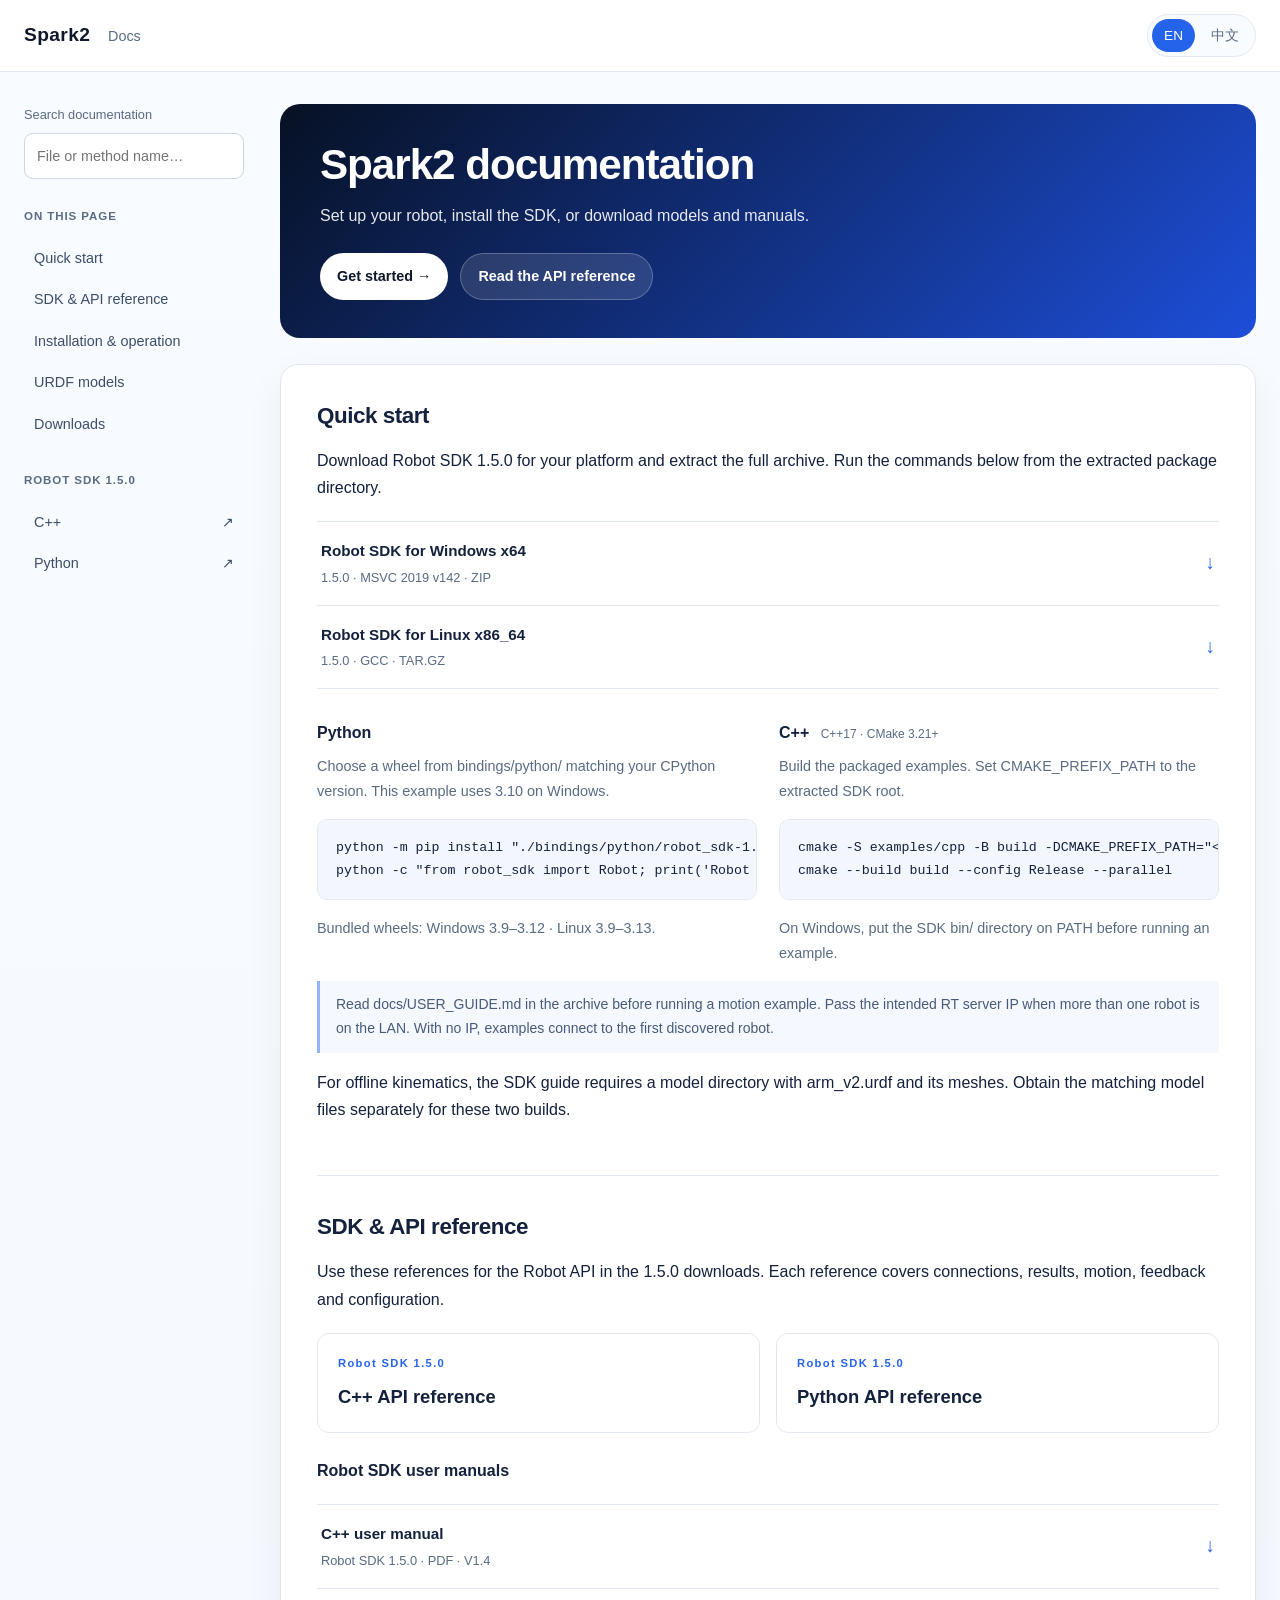
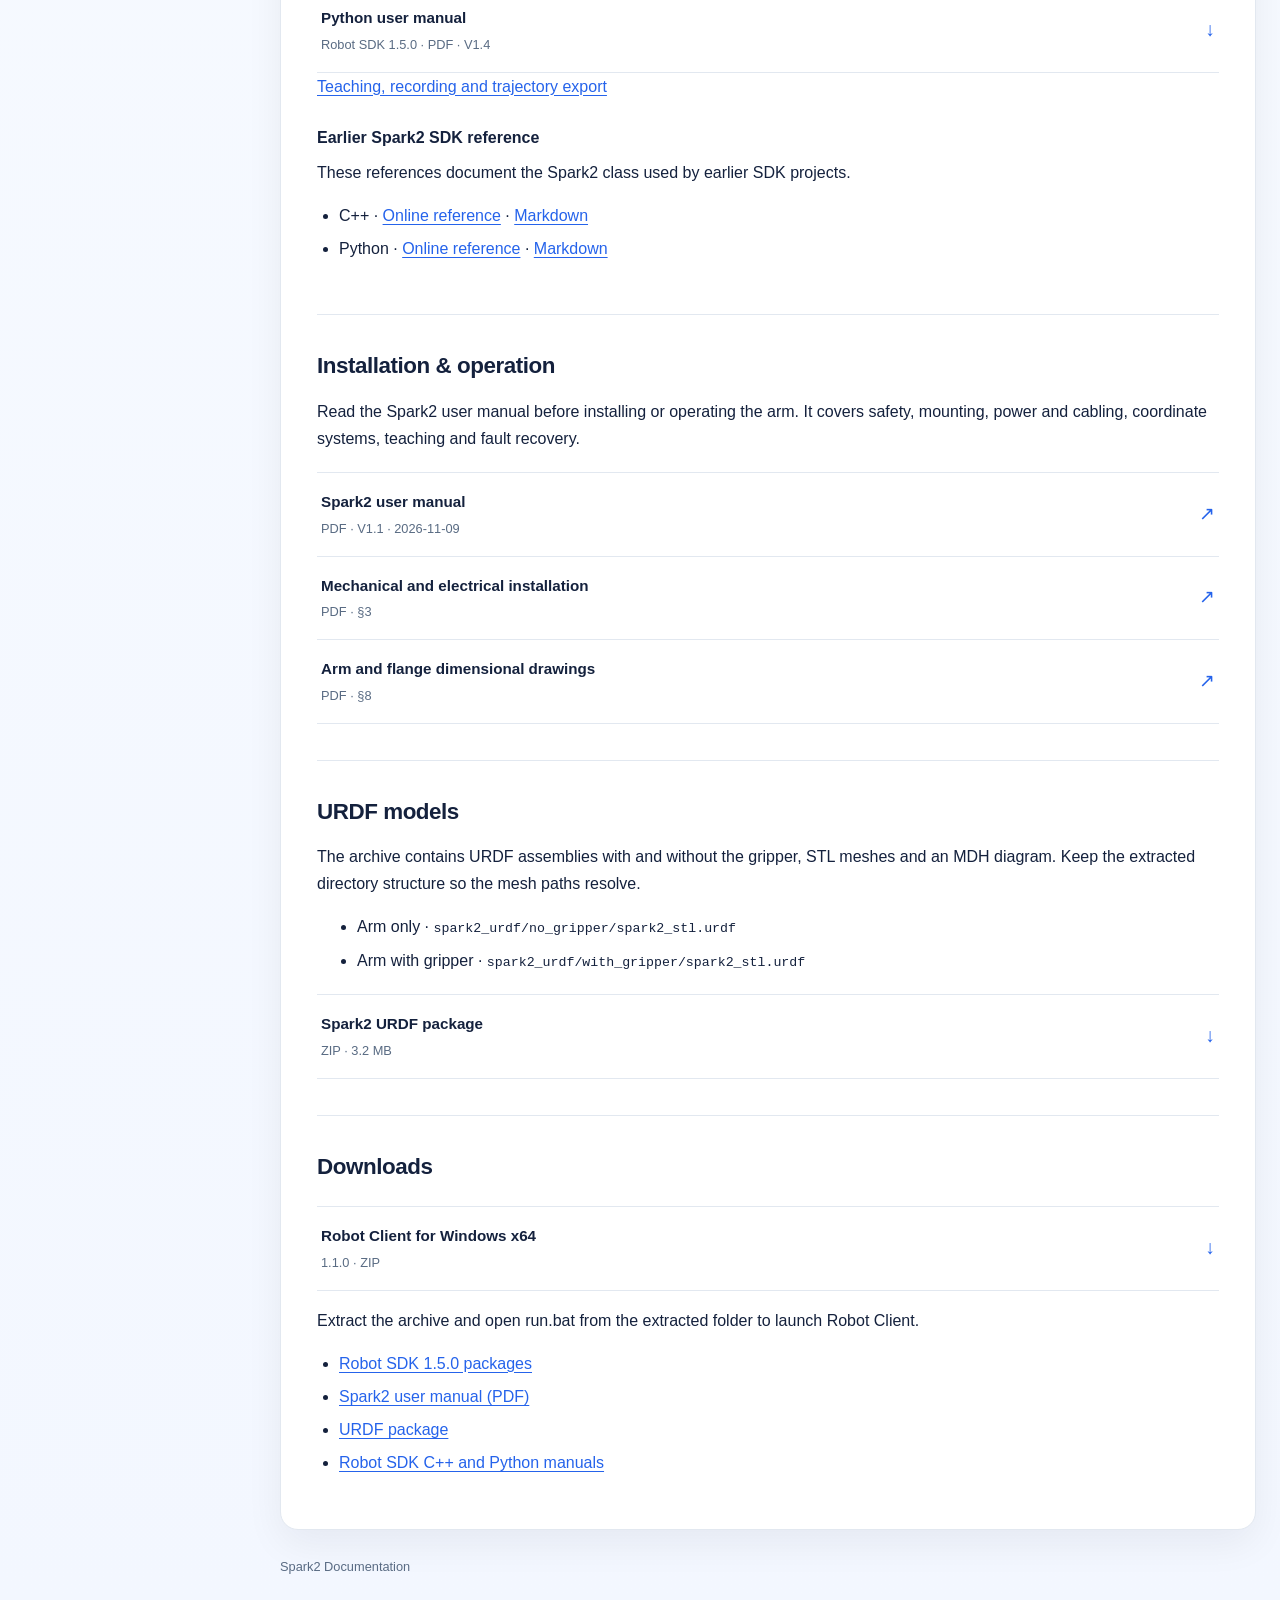
==== commit 2d7c46a6: "update sdk files" ====
--- a/index.html
+++ b/index.html
@@ -91,17 +91,22 @@
               <span class="reference-card__label">Robot SDK 1.5.0</span>
               <strong data-i18n="cppApi">C++ API reference</strong>
             </a>
-        <a class="reference-card" href="./docs/robot-sdk-python.html">
+            <a class="reference-card" href="./docs/robot-sdk-python.html">
               <span class="reference-card__label">Robot SDK 1.5.0</span>
               <strong data-i18n="pythonApi">Python API reference</strong>
             </a>
           </div>
-          <p><a href="./docs/robot-sdk-teaching.html" data-i18n="teaching">Teaching, recording and trajectory export (Chinese)</a></p>
-          <h3 id="legacy-api" data-i18n="legacyApi">Spark2 class documentation</h3>
-          <p data-i18n="legacyNote">For projects using the Spark2 class, consult the V1.2 manuals and the existing online reference for your language.</p>
+          <h3 id="sdk-manuals" data-i18n="sdkManuals">Robot SDK user manuals</h3>
+          <div class="download-list">
+            <a href="./downloads/Robot_SDK_User_Manual_Cpp.pdf" data-zh-href="./downloads/Robot_SDK_User_Manual_CN.pdf" download><span><strong data-i18n="cppManual">C++ user manual</strong><small>Robot SDK 1.5.0 · PDF · V1.4</small></span><span aria-hidden="true">↓</span></a>
+            <a href="./downloads/Robot_SDK_User_Manual_Python.pdf" data-zh-href="./downloads/Robot_SDK_User_Manual_Python_CN.pdf" download><span><strong data-i18n="pyManual">Python user manual</strong><small>Robot SDK 1.5.0 · PDF · V1.4</small></span><span aria-hidden="true">↓</span></a>
+          </div>
+          <p><a href="./docs/robot-sdk-teaching-en.html" data-zh-href="./docs/robot-sdk-teaching.html" data-i18n="teaching">Teaching, recording and trajectory export</a></p>
+          <h3 id="legacy-api" data-i18n="legacyApi">Earlier Spark2 SDK reference</h3>
+          <p data-i18n="legacyNote">These references document the Spark2 class used by earlier SDK projects.</p>
           <ul class="legacy-links">
-            <li>C++ · <a href="./docs/cpp-api.html" data-i18n="legacyCpp">Online reference</a> · <a href="./downloads/Spark2_SDK_User_Manual_Cpp.pdf" data-i18n="cppManual">V1.2 PDF</a> · <a href="./downloads/spark2_sdk_cpp.md" download>Markdown</a></li>
-            <li>Python · <a href="./docs/python-api.html" data-i18n="legacyPy">Online reference</a> · <a href="./downloads/Spark2_SDK_User_Manual_Python.pdf" data-i18n="pyManual">V1.2 PDF</a> · <a href="./downloads/spark2_sdk_python.md" download>Markdown</a></li>
+            <li>C++ · <a href="./docs/cpp-api.html" data-i18n="legacyCpp">Online reference</a> · <a href="./downloads/spark2_sdk_cpp.md" download>Markdown</a></li>
+            <li>Python · <a href="./docs/python-api.html" data-i18n="legacyPy">Online reference</a> · <a href="./downloads/spark2_sdk_python.md" download>Markdown</a></li>
           </ul>
         </section>
 
@@ -119,13 +124,13 @@
         <section id="models" class="doc-section">
           <h2 data-i18n="models">URDF models</h2>
 
-          <p data-i18n="modelIntro">The archive contains URDF and Xacro assemblies with and without the gripper, meshes and an MDH diagram. Keep the extracted directory structure so the mesh paths resolve.</p>
+          <p data-i18n="modelIntro">The archive contains URDF assemblies with and without the gripper, STL meshes and an MDH diagram. Keep the extracted directory structure so the mesh paths resolve.</p>
           <ul>
-            <li><span data-i18n="bareArm">Arm only</span> · <code>spark2/assembly/no_gripper/spark2_stl.urdf</code> · <code>spark2_obj.urdf</code></li>
-            <li><span data-i18n="withGripper">Arm with gripper</span> · <code>spark2/assembly/gripper/spark2_stl.urdf</code></li>
+            <li><span data-i18n="bareArm">Arm only</span> · <code>spark2_urdf/no_gripper/spark2_stl.urdf</code></li>
+            <li><span data-i18n="withGripper">Arm with gripper</span> · <code>spark2_urdf/with_gripper/spark2_stl.urdf</code></li>
           </ul>
           <div class="download-list">
-            <a href="./downloads/spark2_urdf.zip" download><span><strong data-i18n="downloadModel">Spark2 URDF package</strong><small>ZIP · 4.5 MB</small></span><span aria-hidden="true">↓</span></a>
+            <a href="./downloads/spark2_urdf.zip" download><span><strong data-i18n="downloadModel">Spark2 URDF package</strong><small>ZIP · 3.2 MB</small></span><span aria-hidden="true">↓</span></a>
           </div>
         </section>
 
@@ -140,7 +145,7 @@
             <li><a href="#quick-start" data-i18n="sdkLinks">Robot SDK 1.5.0 packages</a></li>
             <li><a href="./downloads/Sparkt2_User_Manual.pdf" download data-i18n="manualDownload">Spark2 user manual (PDF)</a></li>
             <li><a href="#models" data-i18n="modelLinks">URDF package</a></li>
-            <li><a href="#legacy-api" data-i18n="referenceLinks">Spark2 C++ and Python manuals and Markdown</a></li>
+            <li><a href="#sdk-manuals" data-i18n="referenceLinks">Robot SDK C++ and Python manuals</a></li>
           </ul>
         </section>
       </div>
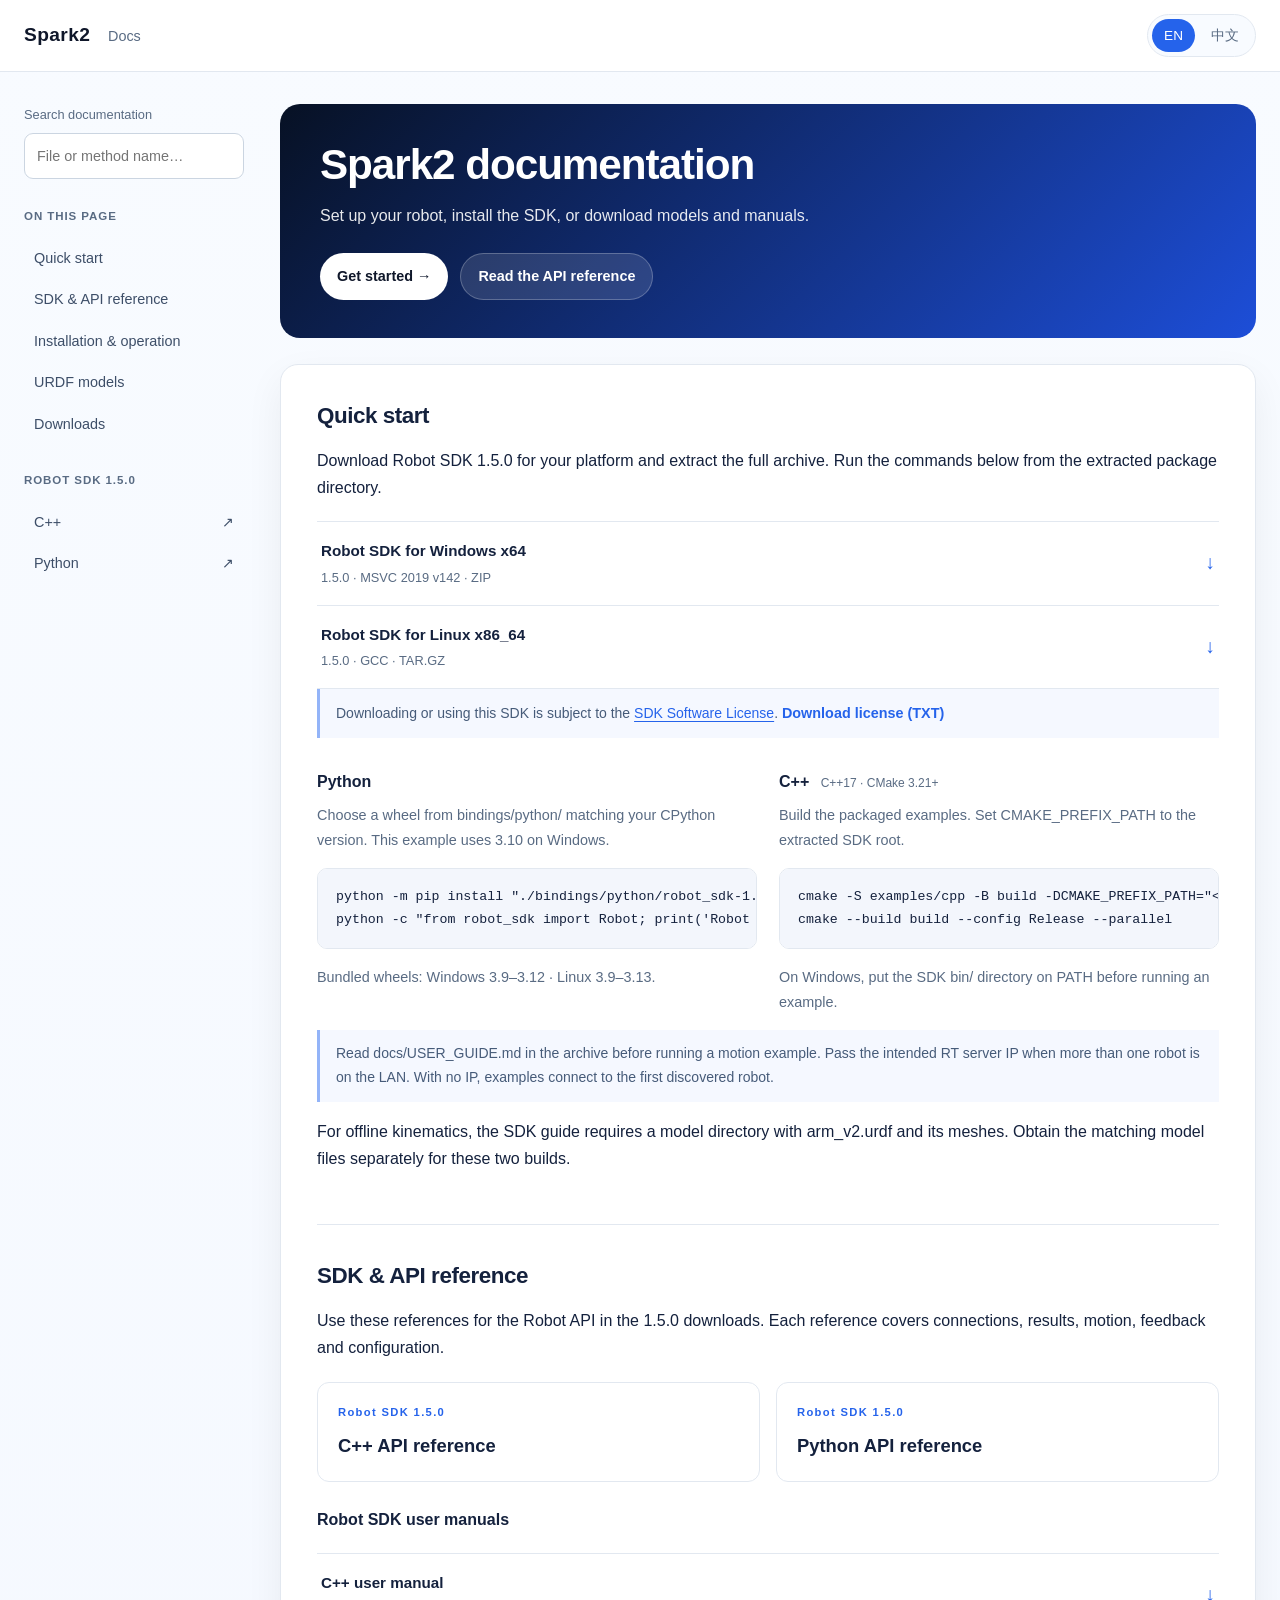
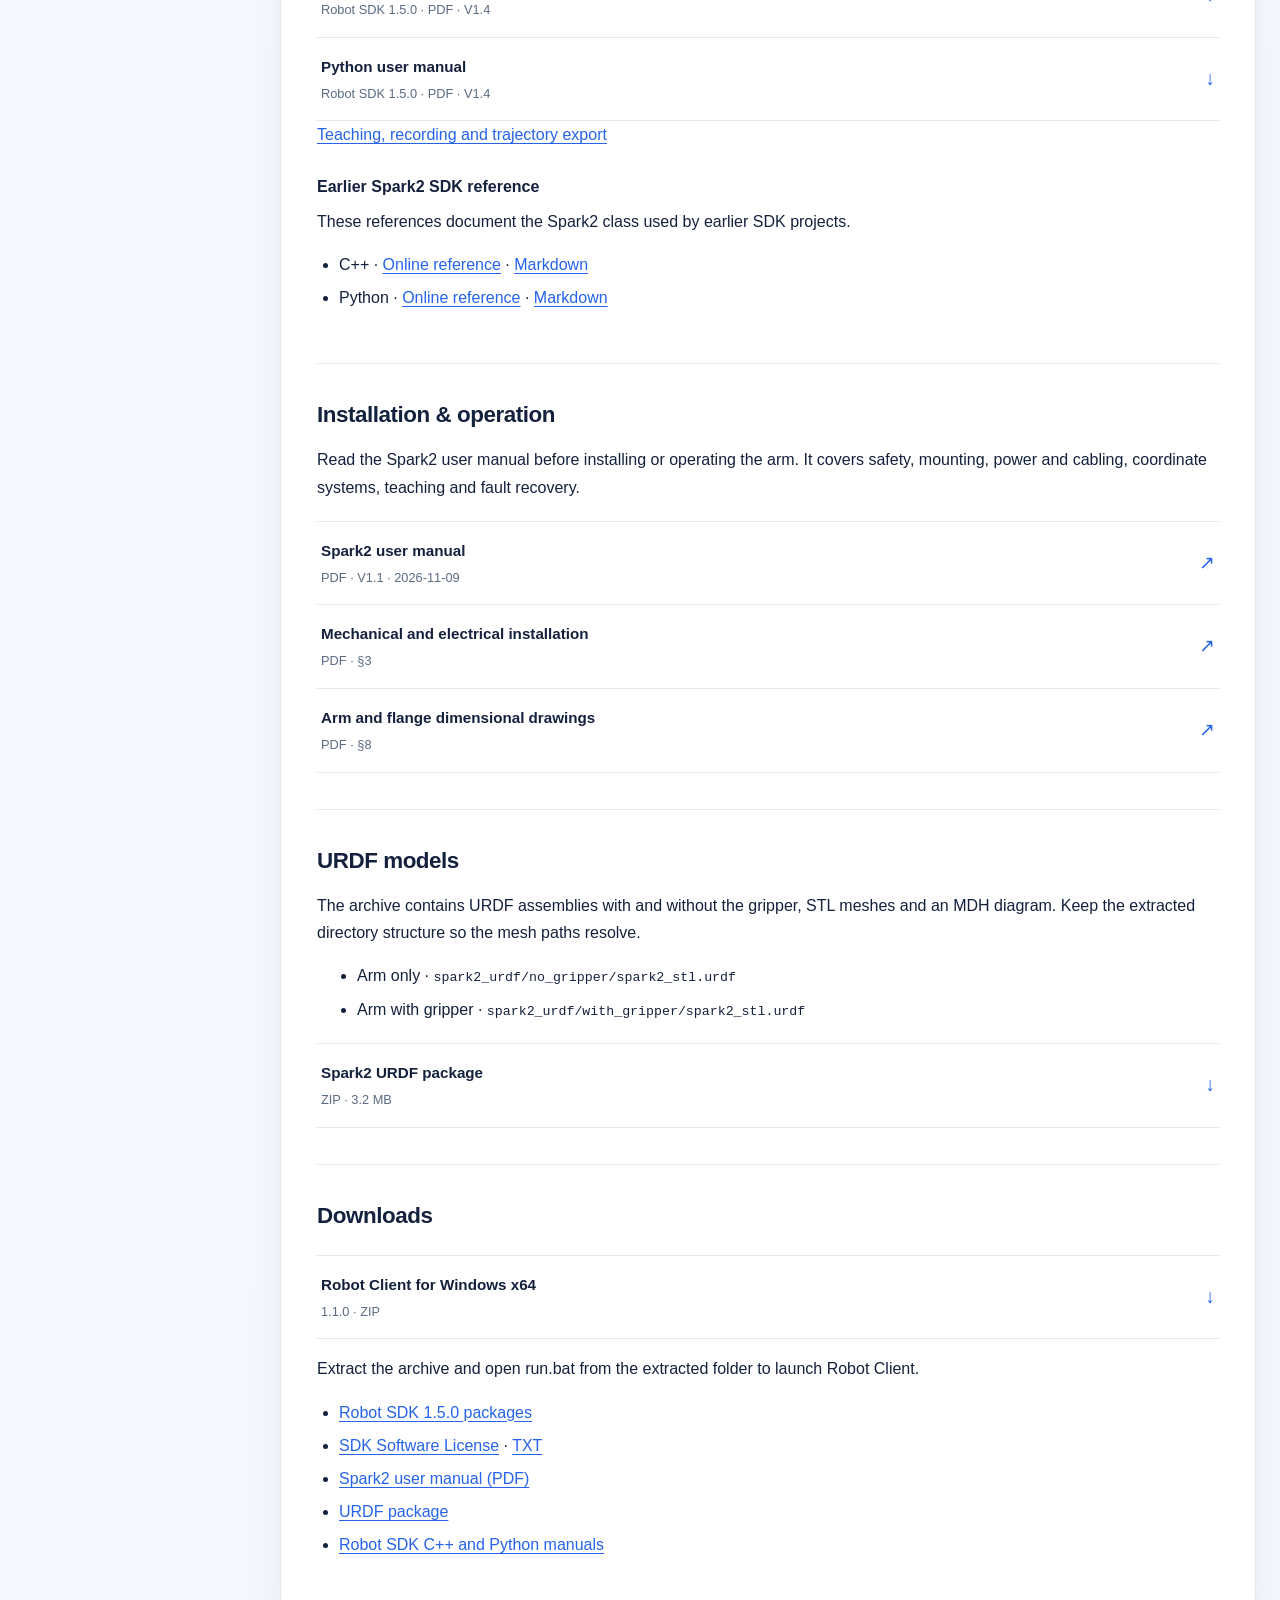
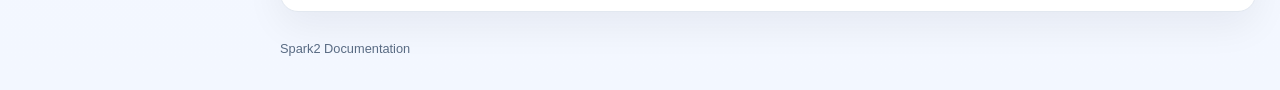
==== commit 43db4b09: "add License" ====
--- a/index.html
+++ b/index.html
@@ -62,6 +62,10 @@
             <a href="./downloads/robot_sdk-1.5.0-20261104-152730-win_x64-msvc2019_v142.zip" download><span><strong data-i18n="windows">Robot SDK for Windows x64</strong><small>1.5.0 · MSVC 2019 v142 · ZIP</small></span><span aria-hidden="true">↓</span></a>
             <a href="./downloads/robot_sdk-1.5.0-20261104-165106-linux_x86_64-gcc_linux.tar.gz" download><span><strong data-i18n="linux">Robot SDK for Linux x86_64</strong><small>1.5.0 · GCC · TAR.GZ</small></span><span aria-hidden="true">↓</span></a>
           </div>
+          <p class="note"><span data-i18n="sdkLicenseNotice">Downloading or using this SDK is subject to the</span>
+            <a href="./docs/sdk-license.html#en" data-zh-href="./docs/sdk-license.html#zh" data-i18n="sdkLicense">SDK Software License</a><span data-i18n="sdkLicensePeriod">.</span>
+            <a class="text-link" href="./downloads/Spark2_SDK_Software_License_v1.0.txt" download data-i18n="sdkLicenseTxt">Download license (TXT)</a>
+          </p>
           <div class="setup-grid">
             <article>
               <h3>Python</h3>
@@ -138,11 +142,12 @@
           <h2 data-i18n="downloads">Downloads</h2>
 
           <div class="download-list">
-            <a href="./downloads/robot_client-v1.1.0-windows-x86_64-public.zip" download><span><strong data-i18n="client">Robot Client for Windows x64</strong><small>1.1.0 · ZIP</small></span><span aria-hidden="true">↓</span></a>
+            <a href="./downloads/robot_client-v1.1.0-windows-x86_64.zip" download><span><strong data-i18n="client">Robot Client for Windows x64</strong><small>1.1.0 · ZIP</small></span><span aria-hidden="true">↓</span></a>
           </div>
           <p class="client-instructions" data-i18n="clientRun">Extract the archive and open run.bat from the extracted folder to launch Robot Client.</p>
           <ul class="resource-links">
             <li><a href="#quick-start" data-i18n="sdkLinks">Robot SDK 1.5.0 packages</a></li>
+            <li><a href="./docs/sdk-license.html#en" data-zh-href="./docs/sdk-license.html#zh" data-i18n="sdkLicense">SDK Software License</a> · <a href="./downloads/Spark2_SDK_Software_License_v1.0.txt" download>TXT</a></li>
             <li><a href="./downloads/Sparkt2_User_Manual.pdf" download data-i18n="manualDownload">Spark2 user manual (PDF)</a></li>
             <li><a href="#models" data-i18n="modelLinks">URDF package</a></li>
             <li><a href="#sdk-manuals" data-i18n="referenceLinks">Robot SDK C++ and Python manuals</a></li>
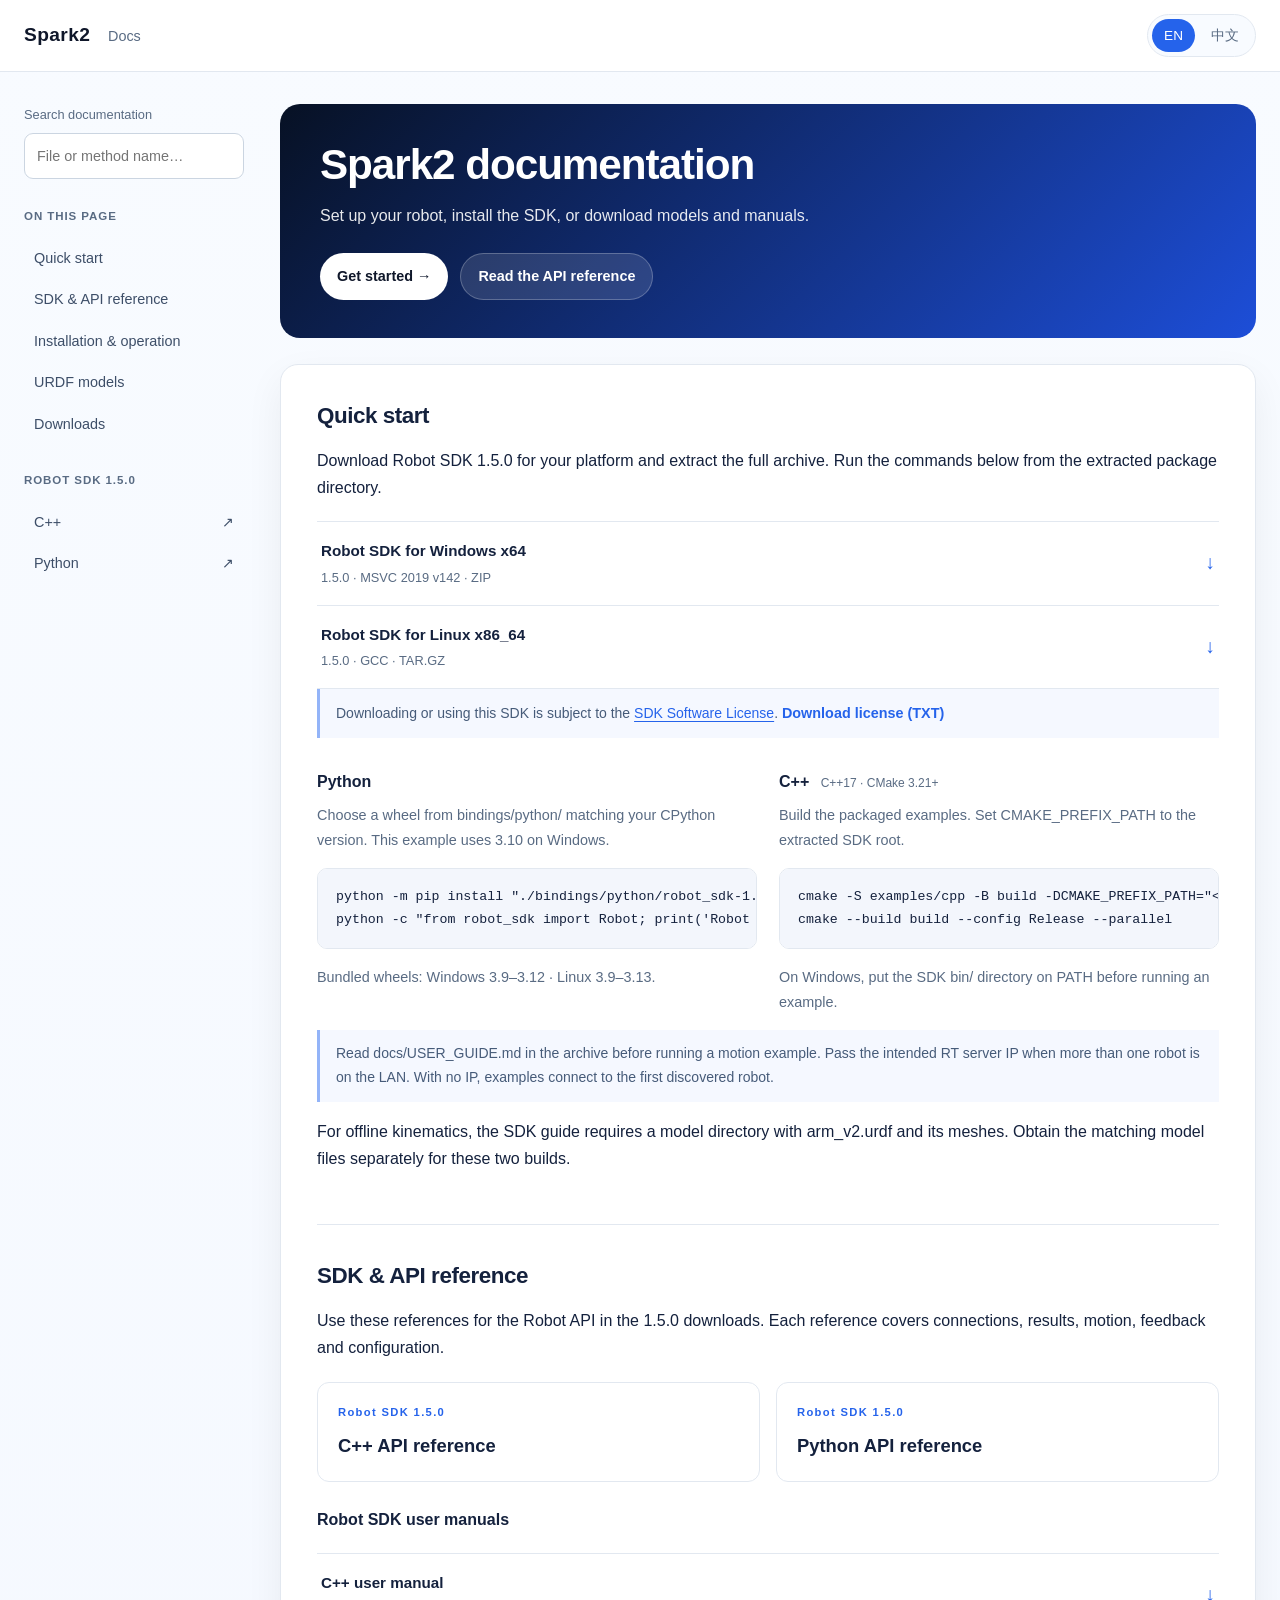
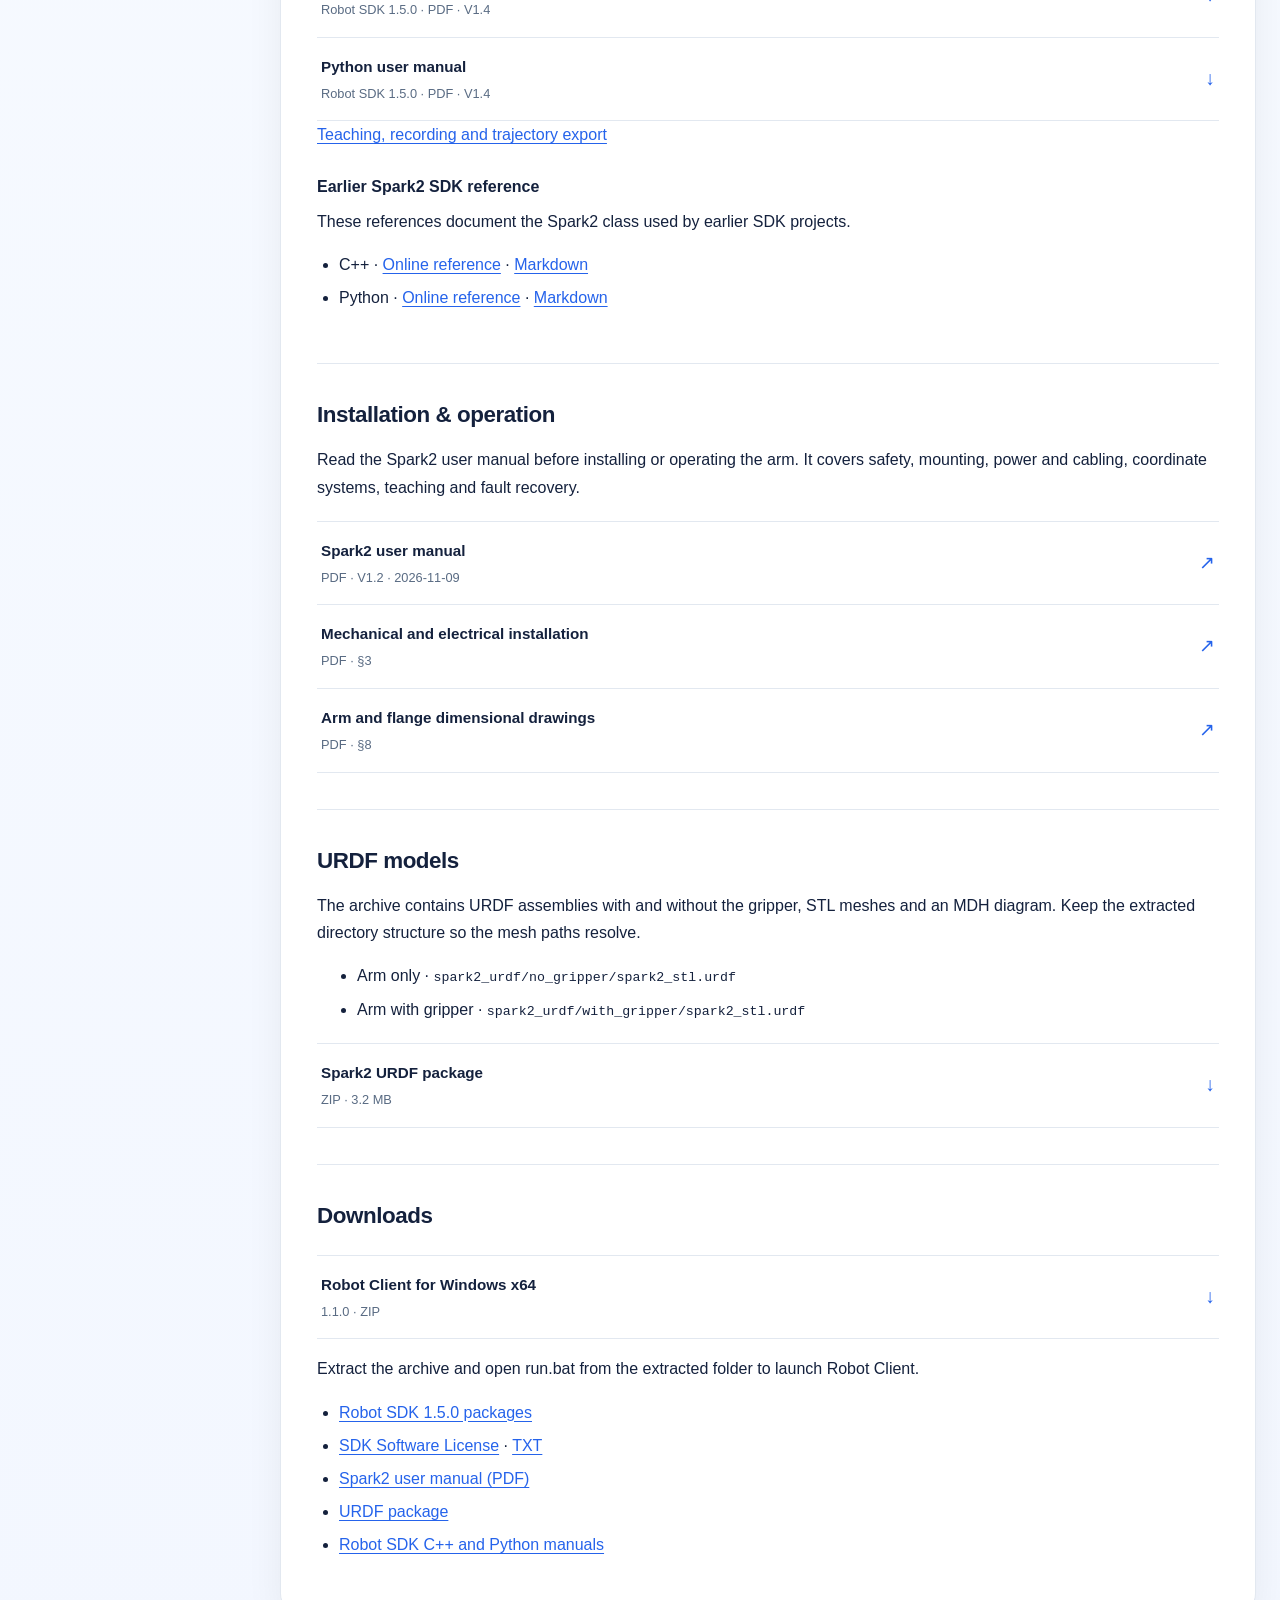
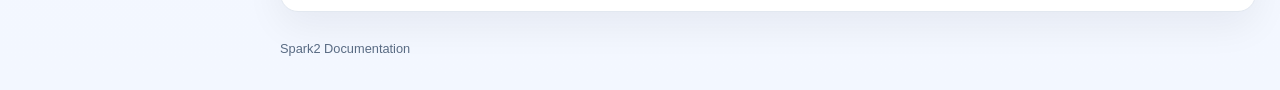
==== commit 23d9ccd9: "add new manuals" ====
--- a/index.html
+++ b/index.html
@@ -119,9 +119,9 @@
 
           <p data-i18n="hardwareText">Read the Spark2 user manual before installing or operating the arm. It covers safety, mounting, power and cabling, coordinate systems, teaching and fault recovery.</p>
           <div class="download-list">
-            <a href="./downloads/Sparkt2_User_Manual.pdf#page=1"><span><strong data-i18n="hardwareManual">Spark2 user manual</strong><small>PDF · V1.1 · 2026-11-09</small></span><span aria-hidden="true">↗</span></a>
-            <a href="./downloads/Sparkt2_User_Manual.pdf#page=5"><span><strong data-i18n="mounting">Mechanical and electrical installation</strong><small>PDF · §3</small></span><span aria-hidden="true">↗</span></a>
-            <a href="./downloads/Sparkt2_User_Manual.pdf#page=12"><span><strong data-i18n="drawings">Arm and flange dimensional drawings</strong><small>PDF · §8</small></span><span aria-hidden="true">↗</span></a>
+            <a href="./downloads/Spark2_User_Manual.pdf#page=1" data-zh-href="./downloads/Spark2_User_Manual_CN.pdf#page=1"><span><strong data-i18n="hardwareManual">Spark2 user manual</strong><small>PDF · V1.2 · 2026-11-09</small></span><span aria-hidden="true">↗</span></a>
+            <a href="./downloads/Spark2_User_Manual.pdf#page=5" data-zh-href="./downloads/Spark2_User_Manual_CN.pdf#page=5"><span><strong data-i18n="mounting">Mechanical and electrical installation</strong><small>PDF · §3</small></span><span aria-hidden="true">↗</span></a>
+            <a href="./downloads/Spark2_User_Manual.pdf#page=12" data-zh-href="./downloads/Spark2_User_Manual_CN.pdf#page=12"><span><strong data-i18n="drawings">Arm and flange dimensional drawings</strong><small>PDF · §8</small></span><span aria-hidden="true">↗</span></a>
           </div>
         </section>
 
@@ -148,7 +148,7 @@
           <ul class="resource-links">
             <li><a href="#quick-start" data-i18n="sdkLinks">Robot SDK 1.5.0 packages</a></li>
             <li><a href="./docs/sdk-license.html#en" data-zh-href="./docs/sdk-license.html#zh" data-i18n="sdkLicense">SDK Software License</a> · <a href="./downloads/Spark2_SDK_Software_License_v1.0.txt" download>TXT</a></li>
-            <li><a href="./downloads/Sparkt2_User_Manual.pdf" download data-i18n="manualDownload">Spark2 user manual (PDF)</a></li>
+            <li><a href="./downloads/Spark2_User_Manual.pdf" data-zh-href="./downloads/Spark2_User_Manual_CN.pdf" download data-i18n="manualDownload">Spark2 user manual (PDF)</a></li>
             <li><a href="#models" data-i18n="modelLinks">URDF package</a></li>
             <li><a href="#sdk-manuals" data-i18n="referenceLinks">Robot SDK C++ and Python manuals</a></li>
           </ul>
